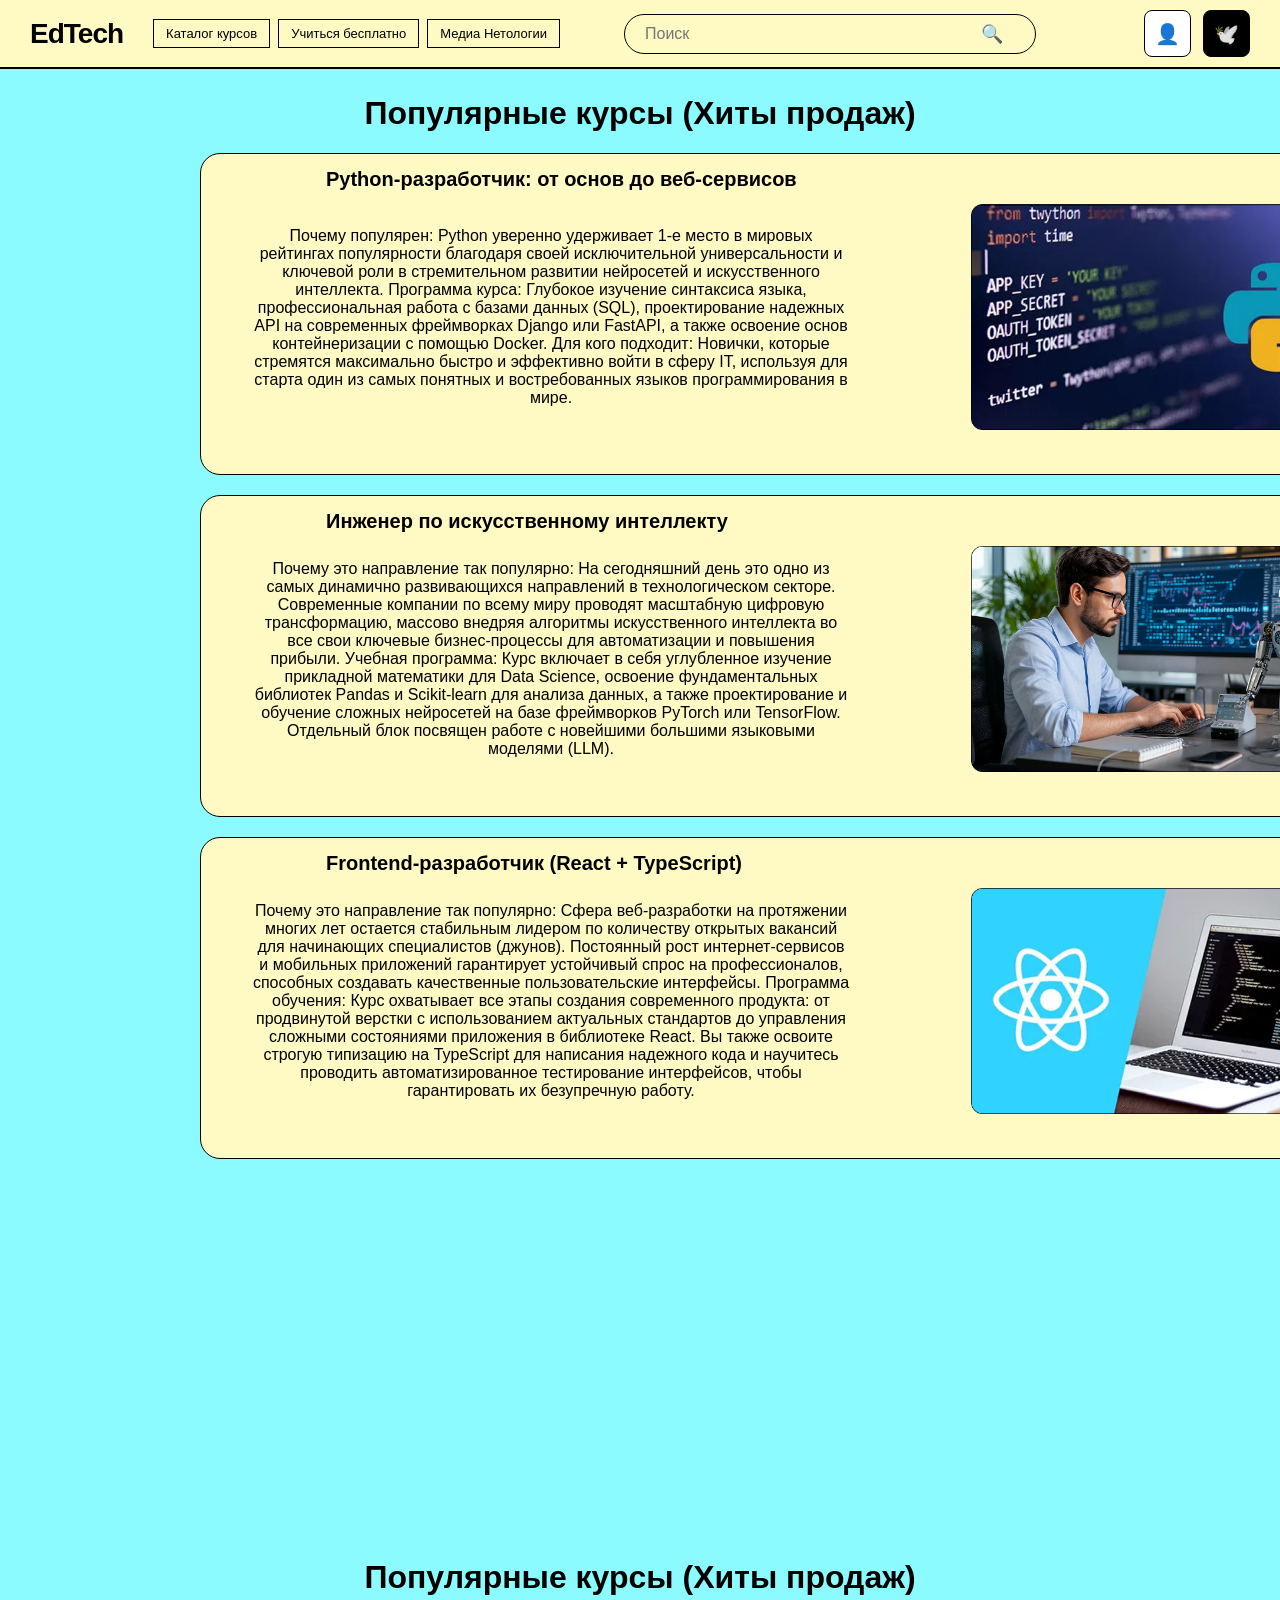
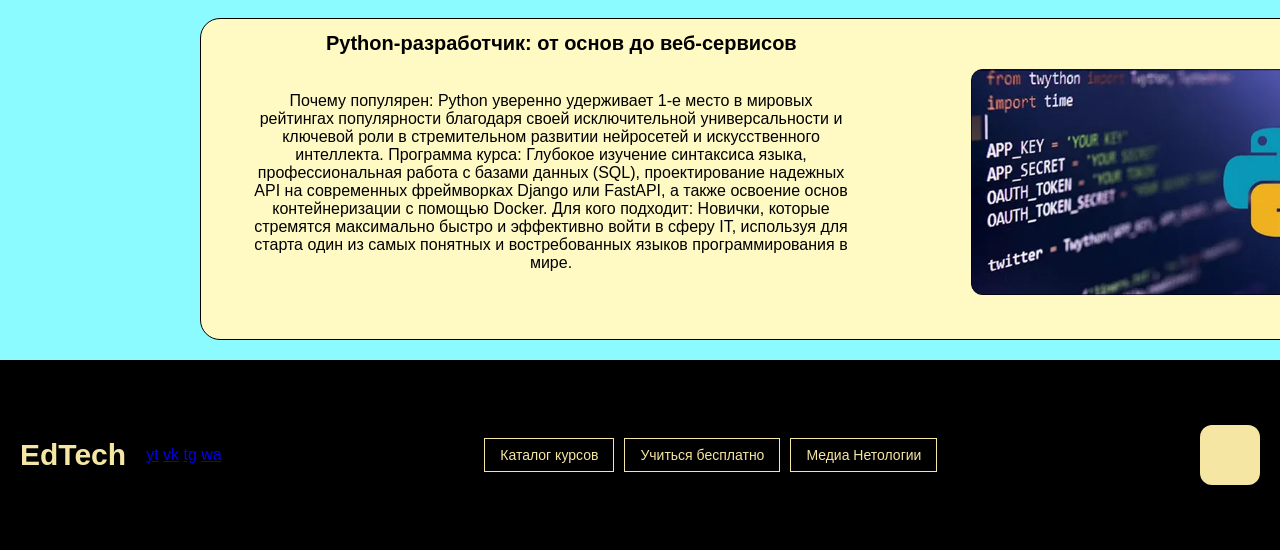
==== index.html @ bfcac9cd "Добавлена третья карточка" ====
<!DOCTYPE html>
<html lang="en">
<head>
    <meta charset="UTF-8">
    <meta name="viewport" content="width=device-width, initial-scale=1.0">
    <link rel="stylesheet" href="style.css">
    <title>Document</title>
</head>

<body>  
    <header class="main_header">
        
        <div class="header_left">
            <div class="logo">EdTech</div>
            <nav class="header">
                <a href="" class="link">Каталог курсов</a>
                <a href="" class="link">Учиться бесплатно</a>
                <a href="" class="link">Медиа Нетологии</a>
            </nav>
        </div>

        <div class="header_right">
            <div class="search_box">
                <input type="text" class="search_input" placeholder="Поиск">
                <button class="search_btn">🔍</button>
            </div>
            
            <div class="menu">
                <a href="" class="icon_btn">👤</a>
                <a href="" class="icon_btnk">🕊️</a>
            </div>
        </div>
    </header>










<main>
    <h1 class="text1">Популярные курсы (Хиты продаж)</h1>
    <div class="card">
        <h1>Python-разработчик: от основ до веб-сервисов</h1>
        
        <div class="container">
            <span>Почему популярен: Python уверенно удерживает 1-е место в мировых рейтингах популярности благодаря своей исключительной универсальности и ключевой роли в стремительном развитии нейросетей и искусственного интеллекта.
Программа курса: Глубокое изучение синтаксиса языка, профессиональная работа с базами данных (SQL), проектирование надежных API на современных фреймворках Django или FastAPI, а также освоение основ контейнеризации с помощью Docker.
Для кого подходит: Новички, которые стремятся максимально быстро и эффективно войти в сферу IT, используя для старта один из самых понятных и востребованных языков программирования в мире.
            </span>
            <div>
                <img src="/image/python.png" alt="">
            </div>
        </div>
        
    </div>
    <div class="card1">
        <h1>Инженер по искусственному интеллекту </h1>
        <div class="container1">
            <span>Почему это направление так популярно: На сегодняшний день это одно из самых динамично развивающихся направлений в технологическом секторе. Современные компании по всему миру проводят масштабную цифровую трансформацию, массово внедряя алгоритмы искусственного интеллекта во все свои ключевые бизнес-процессы для автоматизации и повышения прибыли.
Учебная программа: Курс включает в себя углубленное изучение прикладной математики для Data Science, освоение фундаментальных библиотек Pandas и Scikit-learn для анализа данных, а также проектирование и обучение сложных нейросетей на базе фреймворков PyTorch или TensorFlow. Отдельный блок посвящен работе с новейшими большими языковыми моделями (LLM).
            </span>
            <div>
                <img src="/image/tipok.png" alt="">
            </div>
        </div>
        
    </div>
      </div>
    <div class="card2">
        <h1>Frontend-разработчик (React + TypeScript) </h1>
        <div class="container2">
            <span>Почему это направление так популярно: Сфера веб-разработки на протяжении многих лет остается стабильным лидером по количеству открытых вакансий для начинающих специалистов (джунов). Постоянный рост интернет-сервисов и мобильных приложений гарантирует устойчивый спрос на профессионалов, способных создавать качественные пользовательские интерфейсы.
Программа обучения: Курс охватывает все этапы создания современного продукта: от продвинутой верстки с использованием актуальных стандартов до управления сложными состояниями приложения в библиотеке React. Вы также освоите строгую типизацию на TypeScript для написания надежного кода и научитесь проводить автоматизированное тестирование интерфейсов, чтобы гарантировать их безупречную работу.
            </span>
            <div>
                <img src="/image/comp.png" alt="">
            </div>
        </div>
        
    </div>

    
    <h1 class="text1">Популярные курсы (Хиты продаж)</h1>
    <div class="card">
        <h1>Python-разработчик: от основ до веб-сервисов</h1>
        
        <div class="container">
            <span>Почему популярен: Python уверенно удерживает 1-е место в мировых рейтингах популярности благодаря своей исключительной универсальности и ключевой роли в стремительном развитии нейросетей и искусственного интеллекта.
Программа курса: Глубокое изучение синтаксиса языка, профессиональная работа с базами данных (SQL), проектирование надежных API на современных фреймворках Django или FastAPI, а также освоение основ контейнеризации с помощью Docker.
Для кого подходит: Новички, которые стремятся максимально быстро и эффективно войти в сферу IT, используя для старта один из самых понятных и востребованных языков программирования в мире.
            </span>
            <div>
                <img src="/image/python.png" alt="">
            </div>
        </div>
        
    </div>
    
</main>











    <footer class="footer">
            <div class="footer-container">
                
                <div class="footer-left">
                    <span class="footer-brand">EdTech</span>
                    <div class="icons">
                        <a href=".">yt</a>
                        <a href=".">vk</a>
                        <a href=".">tg</a>
                        <a href=".">wa</a>
                    </div>
                </div>

            
                <div class="footer-middle">
                    <a href="" class="footer-btn">Каталог курсов</a>
                    <a href="" class="footer-btn">Учиться бесплатно</a>
                    <a href="" class="footer-btn">Медиа Нетологии</a>
                </div>

        
                <div class="footer-right">
                    <div class="swift-logo">
                    
                    </div>
                </div>
            </div>
    </footer>
</body>
</html>
---- style.css ----
.loginBody, .regBody {
    background-color: #FDFAA3;
    margin: 0;
    padding: 0;
}

.loginMain, .regMain {
    display: flex;
    justify-content: center;
    flex-wrap: wrap;
    align-items: center;
    flex-direction: column;
    height: 900px;
}
.regMain > h1{
    margin-bottom: 20px;
}

.loginForm {
    width: 396px;
    background-color: white;
    height: 454px;
    display: flex;
    align-items: center;
    flex-direction: column;
    border: 1px solid rgb(203, 203, 203);
    border-radius: 15px;
}
.regForm {
    width: 396px;
    background-color: white;
    height: 770px;
    display: flex;
    align-items: center;
    flex-direction: column;
    border: 1px solid rgb(203, 203, 203);
    border-radius: 15px;
}

.loginForm label, .regForm label {
    display: flex;
    font-weight: bold;
    justify-content: left;
    margin-bottom: 5px;
    margin-left: 10px;
}

.loginForm input, .regForm input {
    background-color: #EEEEEE;
    border: 1px solid #173CF9;
    border-radius: 15px;
    height: 45px;
    width: 285px;
    margin-bottom: 30px;
}
.loginForm a, .regForm a {
    color: #0022FF;
}
a.loginBtn{
    text-decoration: none;
    width: 131px;
    height: 36px;
    background-color: #89DA6B;
    border-radius: 5px;
    border: 1px solid;
    margin-bottom: 10px;
    color: black;
    display: flex;
    justify-content: center;
    align-items: center;
}
a.regBtn{
    text-decoration: none;
    width: 179px;
    height: 36px;
    background-color: #89DA6B;
    border-radius: 5px;
    border: 1px solid;
    margin-bottom: 10px;
    color: black;
    display: flex;
    justify-content: center;
    align-items: center;
}



.loginForm span, .regForm span {
    margin-bottom: 18px;
}

span+label {
    margin-bottom: 60px;
    font-weight: bold;
}

hr {
    width: 85%;
    color: black;
}

.loginForm img, .regForm img {
    width: 30px;
}

body {
    margin: 0;
    padding: 0;
}
a.backBtn{
    margin-left: 23px;
    background-color: #89DA6B;
    width: 126px;
    height: 38px;
    border-radius: 15px;
    display: flex;
    justify-content: center;
    align-items: center;
}
.section1{
    width: 100%;
    display: flex;
    flex-wrap: wrap;
}
.section1Text{
    background-color: white;
    border: 1px solid black;
    border-radius: 15px;
}
.section1 > h1{
    width: 100%;
    text-align: center;
}
.section11{
    width: 70%;
    display: flex;
    justify-content: space-between;
}




.main_header {
    background-color: #FFF9C4;
    display: flex;
    justify-content: space-between;
    align-items: center;
    padding: 10px 30px;
    margin-bottom: 26px;
    border-bottom: 2px solid #000;
}

.header_left {
    display: flex;
    align-items: center;
    gap: 15px;
}

.logo {
    font-size: 28px;
    font-weight: 900;
    color: #000;
    margin-right: 15px;
    letter-spacing: -1px;
}

.header {
    display: flex;
    gap: 8px;
}

.link {
    text-decoration: none;
    color: #000;
    border: 1px solid #000;
    padding: 6px 12px;
    font-size: 13px;
    transition: 0.2s;
}

.link:hover {
    background-color: rgba(0, 0, 0, 0.05);
}

.header_right {
    display: flex;
    align-items: center;
    gap: 20px;
    flex-grow: 1;
    justify-content: flex-end;
    
}

.search_box {
    position: relative;
    width: 100%;
    max-width: 400px;
}

.search_input {
    width: 350px;
    border: 1px solid #000;
    border-radius: 25px;
    padding: 10px 40px 10px 20px;
    font-size: 16px;
    outline: none;
    background: transparent;
}

.search_btn {
    position: absolute;
    right: 15px;
    top: 50%;
    transform: translateY(-50%);
    background: none;
    border: none;
    cursor: pointer;
    font-size: 18px;
    
}

.menu {
    display: flex;
    gap: 12px;
    
}

.icon_btn {
    display: flex;
    align-items: center;
    justify-content: center;
    width: 45px;
    height: 45px;
    border: 1.5px solid #000;
    border-radius: 8px;
    background: #fff;
    text-decoration: none;
    color: #000;
    font-size: 20px;
    margin-left: 100px;
}


.icon_btnk {
    display: flex;
    align-items: center;
    justify-content: center;
    width: 45px;
    height: 45px;
    border: 1.5px solid #000;
    border-radius: 8px;
    background: #000000;
    text-decoration: none;
    color: #ffffff;
    font-size: 20px;
  
}



body {
    font-family: Arial, sans-serif;
    background-color: #8BFBFF;
}

.footer {
    background-color: #000000;

    padding: 65px 20px;
    color: #f5e6a3;
}

.footer-container {
    display: flex;
    justify-content: space-between;
    align-items: center;
    width: 100%;
    margin: 0 auto;
}


.footer-left {
    display: flex;
    align-items: center;
    gap: 20px;
}

.footer-brand {
    font-size: 30px;
    font-weight: bold;

}

.footer-middle {
    display: flex;
    gap: 10px;
}

.footer-btn {
    color: #f5e6a3;
    text-decoration: none;
    border: 1px solid #f5e6a3;
    padding: 8px 15px;
    font-size: 14px;

}

.footer-btn:hover {
    background-color: #f5e6a3;
    color: #000;
}


.footer-right .swift-logo {
    background-color: #f5e6a3;
    width: 60px;
    height: 60px;
    display: flex;
    justify-content: center;
    align-items: center;
    border-radius: 12px;
}
.text1 {
    text-align: center;

}
.container {
    width: 100%;
    height: auto;
    align-items: center;
    display: flex;
    justify-content: space-between;
    text-align: center;
    margin-left: 50px;
    margin-bottom: 1000px;
    padding: 0px;

    
    

}
.card {
    width: 1200px;
    height: 320px;
    background-color: #FFF9C4;
    align-items: center;
    justify-content: space-between;
    border: 1px solid #000;
    border-color: black;
    border-radius: 20px;
    margin-left: 200px;
    margin-bottom: 20px;
    display: flex;
    flex-wrap: wrap;
    text-align: center;
    justify-content:center;    
    


}
.card h1{
    width: 100%;
    font-weight: bold;
    font-size: 20px;
    text-align: left;
    padding: 0px 125px;
    box-sizing: border-box q 100px   ;

}
.container span{
    width: 600px;
}
.card1 img{
    width: 400px;
    display: flex;
    margin-right: 30px;
    
    
}
.container1 {
    width: 100%;
    height: auto;
    align-items: center;
    display: flex;
    justify-content: space-between;
    text-align: center;
    margin-left: 50px;
    margin-bottom: 1000px;
    padding: 0px;


}
.card1 {
    width: 1200px;
    height: 320px;
    background-color: #FFF9C4;
    align-items: center;
    justify-content: space-between;
    border: 1px solid #000;
    border-color: black;
    border-radius: 20px;
    margin-left: 200px;
    margin-bottom: 20px;
    display: flex;
    flex-wrap: wrap;
    text-align: center;
    justify-content:center;    
    
}
.card1 h1{
    width: 100%;
    font-weight: bold;
    font-size: 20px;
    text-align: left;
    padding: 0px 125px;
    box-sizing: border-box q 100px   ;

}
.container1 span{
    width: 600px;
}
.card img{
    width: 400px;
    display: flex;
    margin-right: 30px;
    
    
}
.container2 {
    width: 100%;
    height: auto;
    align-items: center;
    display: flex;
    justify-content: space-between;
    text-align: center;
    margin-left: 50px;
    margin-bottom: 1000px;
    padding: 0px;


}
.card2 {
    width: 1200px;
    height: 320px;
    background-color: #FFF9C4;
    align-items: center;
    justify-content: space-between;
    border: 1px solid #000;
    border-color: black;
    border-radius: 20px;
    margin-left: 200px;
    margin-bottom: 400px;
    display: flex;
    flex-wrap: wrap;
    text-align: center;
    justify-content:center;    
    
}
.card2 h1{
    width: 100%;
    font-weight: bold;
    font-size: 20px;
    text-align: left;
    padding: 0px 125px;
    box-sizing: border-box q 100px   ;

}
.container2 span{
    width: 600px;
}
.card2 img{
    width: 400px;
    display: flex;
    margin-right: 30px;
    
    
}
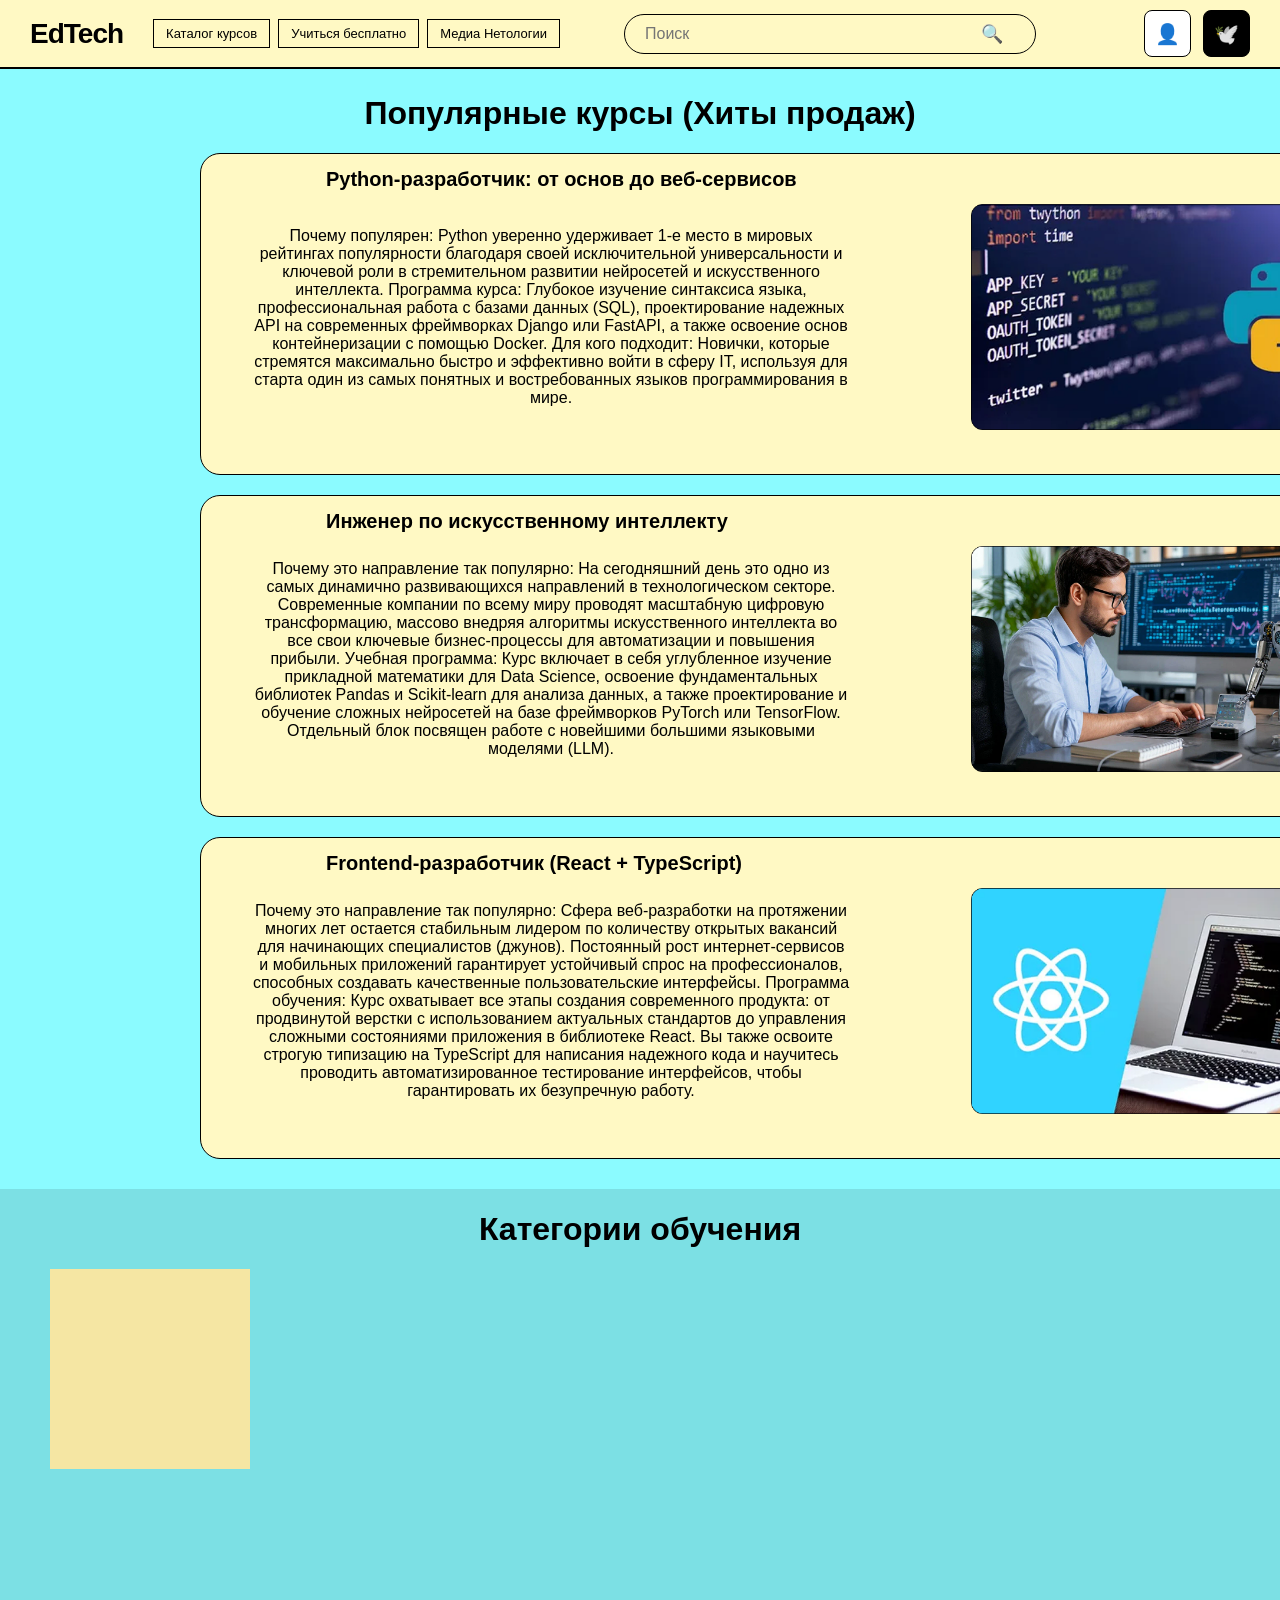
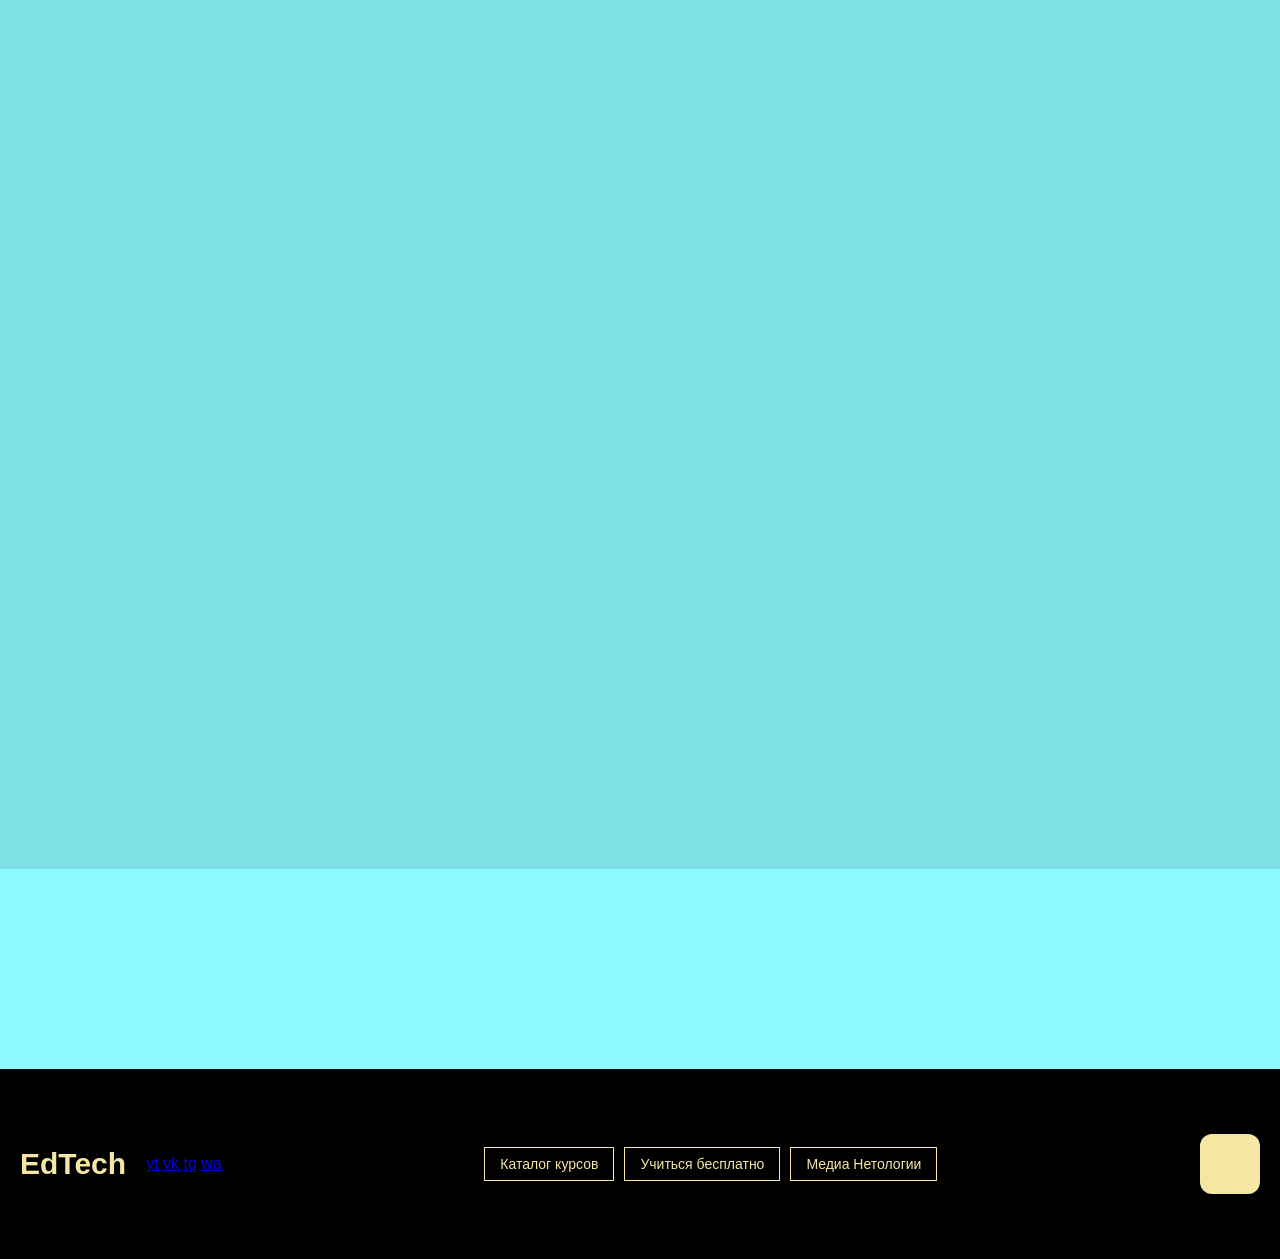
==== commit 0fa1ffcd: "2 секция главной" ====
--- a/index.html
+++ b/index.html
@@ -1,5 +1,6 @@
 <!DOCTYPE html>
 <html lang="en">
+
 <head>
     <meta charset="UTF-8">
     <meta name="viewport" content="width=device-width, initial-scale=1.0">
@@ -7,9 +8,9 @@
     <title>Document</title>
 </head>
 
-<body>  
+<body>
     <header class="main_header">
-        
+
         <div class="header_left">
             <div class="logo">EdTech</div>
             <nav class="header">
@@ -24,7 +25,7 @@
                 <input type="text" class="search_input" placeholder="Поиск">
                 <button class="search_btn">🔍</button>
             </div>
-            
+
             <div class="menu">
                 <a href="" class="icon_btn">👤</a>
                 <a href="" class="icon_btnk">🕊️</a>
@@ -41,66 +42,81 @@
 
 
 
-<main>
-    <h1 class="text1">Популярные курсы (Хиты продаж)</h1>
-    <div class="card">
-        <h1>Python-разработчик: от основ до веб-сервисов</h1>
+    <main>
+        <h1 class="text1">Популярные курсы (Хиты продаж)</h1>
+        <div class="card">
+            <h1>Python-разработчик: от основ до веб-сервисов</h1>
+
+            <div class="container">
+                <span>Почему популярен: Python уверенно удерживает 1-е место в мировых рейтингах популярности благодаря
+                    своей исключительной универсальности и ключевой роли в стремительном развитии нейросетей и
+                    искусственного интеллекта.
+                    Программа курса: Глубокое изучение синтаксиса языка, профессиональная работа с базами данных (SQL),
+                    проектирование надежных API на современных фреймворках Django или FastAPI, а также освоение основ
+                    контейнеризации с помощью Docker.
+                    Для кого подходит: Новички, которые стремятся максимально быстро и эффективно войти в сферу IT,
+                    используя для старта один из самых понятных и востребованных языков программирования в мире.
+                </span>
+                <div>
+                    <img src="/image/python.png" alt="">
+                </div>
+            </div>
+
+        </div>
+        <div class="card1">
+            <h1>Инженер по искусственному интеллекту </h1>
+            <div class="container1">
+                <span>Почему это направление так популярно: На сегодняшний день это одно из самых динамично
+                    развивающихся направлений в технологическом секторе. Современные компании по всему миру проводят
+                    масштабную цифровую трансформацию, массово внедряя алгоритмы искусственного интеллекта во все свои
+                    ключевые бизнес-процессы для автоматизации и повышения прибыли.
+                    Учебная программа: Курс включает в себя углубленное изучение прикладной математики для Data Science,
+                    освоение фундаментальных библиотек Pandas и Scikit-learn для анализа данных, а также проектирование
+                    и обучение сложных нейросетей на базе фреймворков PyTorch или TensorFlow. Отдельный блок посвящен
+                    работе с новейшими большими языковыми моделями (LLM).
+                </span>
+                <div>
+                    <img src="/image/tipok.png" alt="">
+                </div>
+            </div>
+
+        </div>
+        </div>
+        <div class="card2">
+            <h1>Frontend-разработчик (React + TypeScript) </h1>
+            <div class="container2">
+                <span>Почему это направление так популярно: Сфера веб-разработки на протяжении многих лет остается
+                    стабильным лидером по количеству открытых вакансий для начинающих специалистов (джунов). Постоянный
+                    рост интернет-сервисов и мобильных приложений гарантирует устойчивый спрос на профессионалов,
+                    способных создавать качественные пользовательские интерфейсы.
+                    Программа обучения: Курс охватывает все этапы создания современного продукта: от продвинутой верстки
+                    с использованием актуальных стандартов до управления сложными состояниями приложения в библиотеке
+                    React. Вы также освоите строгую типизацию на TypeScript для написания надежного кода и научитесь
+                    проводить автоматизированное тестирование интерфейсов, чтобы гарантировать их безупречную работу.
+                </span>
+                <div>
+                    <img src="/image/comp.png" alt="">
+                </div>
+            </div>
+
+        </div>
+
+
         
-        <div class="container">
-            <span>Почему популярен: Python уверенно удерживает 1-е место в мировых рейтингах популярности благодаря своей исключительной универсальности и ключевой роли в стремительном развитии нейросетей и искусственного интеллекта.
-Программа курса: Глубокое изучение синтаксиса языка, профессиональная работа с базами данных (SQL), проектирование надежных API на современных фреймворках Django или FastAPI, а также освоение основ контейнеризации с помощью Docker.
-Для кого подходит: Новички, которые стремятся максимально быстро и эффективно войти в сферу IT, используя для старта один из самых понятных и востребованных языков программирования в мире.
-            </span>
-            <div>
-                <img src="/image/python.png" alt="">
+        <div class="category">
+            <h1>Категории обучения</h1>
+
+            <div class="container">
+                <div class="cartochka"></div>
+                
+                <div>
+                    
+                </div>
             </div>
+
         </div>
-        
-    </div>
-    <div class="card1">
-        <h1>Инженер по искусственному интеллекту </h1>
-        <div class="container1">
-            <span>Почему это направление так популярно: На сегодняшний день это одно из самых динамично развивающихся направлений в технологическом секторе. Современные компании по всему миру проводят масштабную цифровую трансформацию, массово внедряя алгоритмы искусственного интеллекта во все свои ключевые бизнес-процессы для автоматизации и повышения прибыли.
-Учебная программа: Курс включает в себя углубленное изучение прикладной математики для Data Science, освоение фундаментальных библиотек Pandas и Scikit-learn для анализа данных, а также проектирование и обучение сложных нейросетей на базе фреймворков PyTorch или TensorFlow. Отдельный блок посвящен работе с новейшими большими языковыми моделями (LLM).
-            </span>
-            <div>
-                <img src="/image/tipok.png" alt="">
-            </div>
-        </div>
-        
-    </div>
-      </div>
-    <div class="card2">
-        <h1>Frontend-разработчик (React + TypeScript) </h1>
-        <div class="container2">
-            <span>Почему это направление так популярно: Сфера веб-разработки на протяжении многих лет остается стабильным лидером по количеству открытых вакансий для начинающих специалистов (джунов). Постоянный рост интернет-сервисов и мобильных приложений гарантирует устойчивый спрос на профессионалов, способных создавать качественные пользовательские интерфейсы.
-Программа обучения: Курс охватывает все этапы создания современного продукта: от продвинутой верстки с использованием актуальных стандартов до управления сложными состояниями приложения в библиотеке React. Вы также освоите строгую типизацию на TypeScript для написания надежного кода и научитесь проводить автоматизированное тестирование интерфейсов, чтобы гарантировать их безупречную работу.
-            </span>
-            <div>
-                <img src="/image/comp.png" alt="">
-            </div>
-        </div>
-        
-    </div>
 
-    
-    <h1 class="text1">Популярные курсы (Хиты продаж)</h1>
-    <div class="card">
-        <h1>Python-разработчик: от основ до веб-сервисов</h1>
-        
-        <div class="container">
-            <span>Почему популярен: Python уверенно удерживает 1-е место в мировых рейтингах популярности благодаря своей исключительной универсальности и ключевой роли в стремительном развитии нейросетей и искусственного интеллекта.
-Программа курса: Глубокое изучение синтаксиса языка, профессиональная работа с базами данных (SQL), проектирование надежных API на современных фреймворках Django или FastAPI, а также освоение основ контейнеризации с помощью Docker.
-Для кого подходит: Новички, которые стремятся максимально быстро и эффективно войти в сферу IT, используя для старта один из самых понятных и востребованных языков программирования в мире.
-            </span>
-            <div>
-                <img src="/image/python.png" alt="">
-            </div>
-        </div>
-        
-    </div>
-    
-</main>
+    </main>
 
 
 
@@ -113,32 +129,33 @@
 
 
     <footer class="footer">
-            <div class="footer-container">
-                
-                <div class="footer-left">
-                    <span class="footer-brand">EdTech</span>
-                    <div class="icons">
-                        <a href=".">yt</a>
-                        <a href=".">vk</a>
-                        <a href=".">tg</a>
-                        <a href=".">wa</a>
-                    </div>
-                </div>
+        <div class="footer-container">
 
-            
-                <div class="footer-middle">
-                    <a href="" class="footer-btn">Каталог курсов</a>
-                    <a href="" class="footer-btn">Учиться бесплатно</a>
-                    <a href="" class="footer-btn">Медиа Нетологии</a>
-                </div>
-
-        
-                <div class="footer-right">
-                    <div class="swift-logo">
-                    
-                    </div>
+            <div class="footer-left">
+                <span class="footer-brand">EdTech</span>
+                <div class="icons">
+                    <a href=".">yt</a>
+                    <a href=".">vk</a>
+                    <a href=".">tg</a>
+                    <a href=".">wa</a>
                 </div>
             </div>
+
+
+            <div class="footer-middle">
+                <a href="" class="footer-btn">Каталог курсов</a>
+                <a href="" class="footer-btn">Учиться бесплатно</a>
+                <a href="" class="footer-btn">Медиа Нетологии</a>
+            </div>
+
+
+            <div class="footer-right">
+                <div class="swift-logo">
+
+                </div>
+            </div>
+        </div>
     </footer>
 </body>
-</html>
+
+</html>
--- a/style.css
+++ b/style.css
@@ -117,25 +117,82 @@
     justify-content: center;
     align-items: center;
 }
-.section1{
-    width: 100%;
-    display: flex;
-    flex-wrap: wrap;
+.courseSection1{
+    width: 100%;
+    display: flex;
+    flex-wrap: wrap;
+    margin-bottom: 200px;
 }
 .section1Text{
     background-color: white;
     border: 1px solid black;
     border-radius: 15px;
-}
-.section1 > h1{
-    width: 100%;
-    text-align: center;
-}
-.section11{
-    width: 70%;
-    display: flex;
-    justify-content: space-between;
-}
+    width: 684px;
+    height: 435px;
+    display: flex;
+    justify-content: center;
+    align-items: center;
+    padding: 0 40px;
+    text-align: center;
+}
+.section1Text > label{
+    font-size: 25px;
+}
+.courseSection1 > h1, .courseSection2 > h1{
+    width: 100%;
+    text-align: center;
+    margin-bottom: 70px;
+}
+.courseSection1 > div{
+    width: 100%;
+    padding-left: 100px;
+    padding-right: 90px;
+    display: flex;
+    justify-content: space-between;
+    gap: 90px;
+}
+.courseSection1 img{
+    width: 774px;
+    height: 435;
+}
+.courseSection1 p{
+    width: 100%;
+    display: flex;
+    justify-content: end;
+    padding-right: 350px;
+    font-size: 20px;
+}
+
+.courseSection2{
+    width: 100%;
+    display: flex;
+    flex-wrap: wrap;
+    justify-content: center;
+    margin-bottom: 200px;
+    background-color: #7CE0E4;
+}
+.cardList{
+    width: 100%;
+    height: auto;
+    display: flex;
+    flex-wrap: wrap;
+    gap: 144px;
+}
+.cardList > div{
+    width: 424px;
+    height: 295px;
+    background-color: #FDFAA3;
+    border: 1px solid black;
+    border-radius: 15px;
+    display: flex;
+    flex-direction: column;
+    justify-content: center;
+    align-items: center;
+}
+
+
+
+
 
 
 
@@ -449,7 +506,7 @@
     border-color: black;
     border-radius: 20px;
     margin-left: 200px;
-    margin-bottom: 400px;
+    margin-bottom: 30px;
     display: flex;
     flex-wrap: wrap;
     text-align: center;
@@ -476,3 +533,16 @@
     
 }
 
+.category{
+    width: 100%;
+    display: flex;
+    flex-wrap: wrap;
+    justify-content: center;
+    margin-bottom: 200px;
+    background-color: #7CE0E4;
+}
+.cartochka{
+    width: 200px;
+    height: 200px;
+    background-color: #f5e6a3;
+}
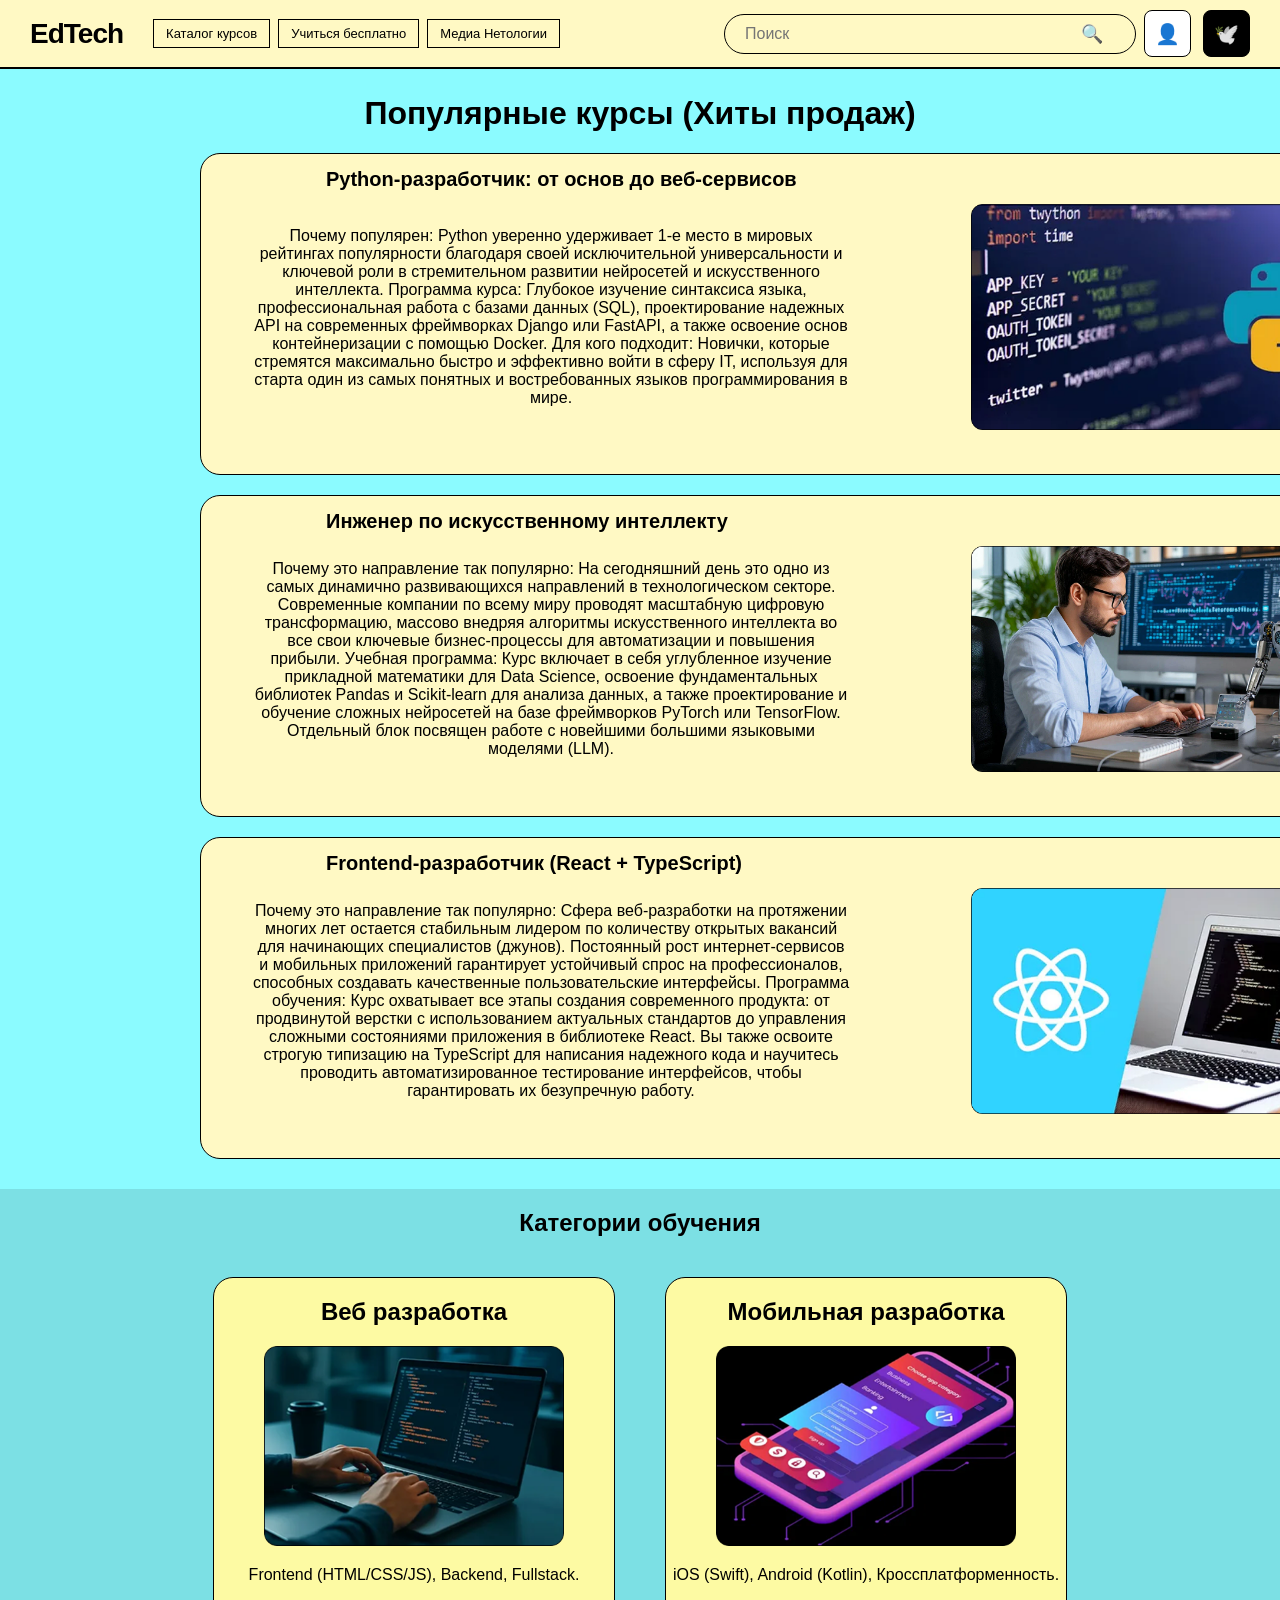
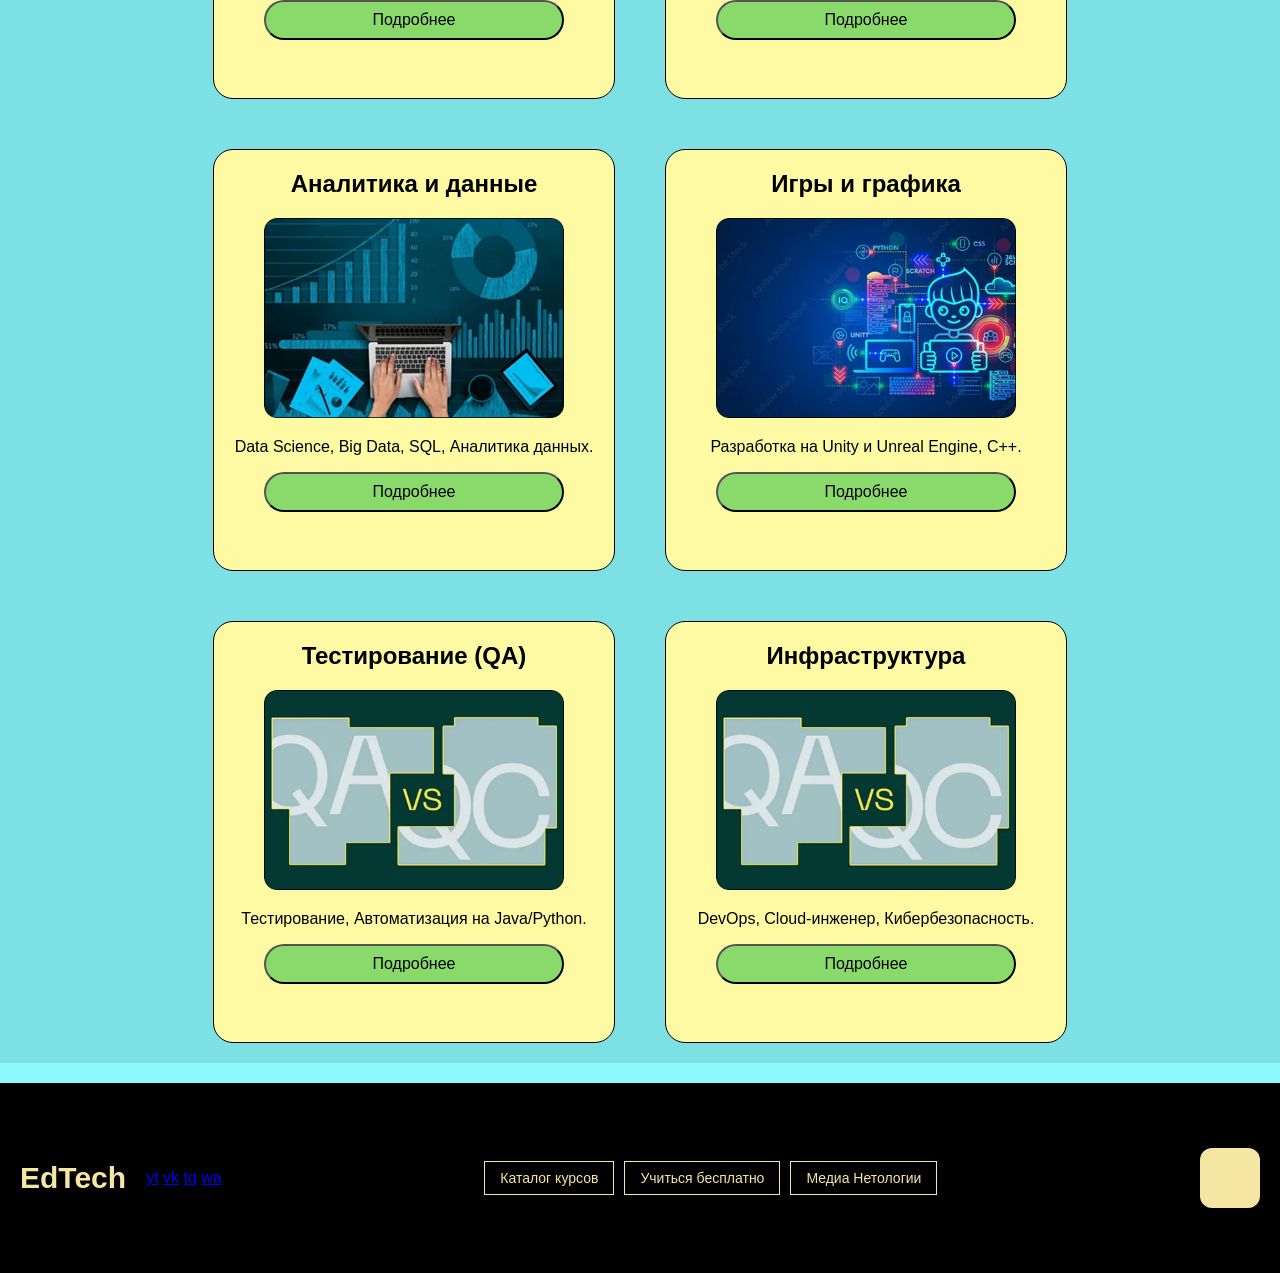
==== commit 8eb8df90: "добавлены карточки на главной" ====
--- a/index.html
+++ b/index.html
@@ -103,18 +103,72 @@
 
 
         
-        <div class="category">
+        <section class="category">
             <h1>Категории обучения</h1>
-
-            <div class="container">
-                <div class="cartochka"></div>
-                
-                <div>
+            <div class="categoryList">
+                <div>
+                    <h1>Веб разработка</h1>
+                    <div> 
+                        <img src="/image/1.png" alt="">
+                    </div>
+                    <p>Frontend (HTML/CSS/JS), Backend, Fullstack.</p>
                     
-                </div>
-            </div>
-
-        </div>
+                    <div>
+                        <button class="podrob">Подробнее</button>
+                    </div>
+                </div>
+                <div>
+                    <h1>Мобильная разработка</h1>
+                    <div> 
+                        <img src="/image/2.png" alt="">
+                    </div>
+                    <p>iOS (Swift), Android (Kotlin), Кроссплатформенность.</p>
+                    <div>
+                        <button class="podrob">Подробнее</button>
+                    </div>
+                </div>
+                <div>
+                    <h1>Аналитика и данные</h1>
+                    <div> 
+                        <img src="/image/3.png" alt="">
+                    </div>
+                    <p>Data Science, Big Data, SQL, Аналитика данных.</p>
+                    <div>
+                        <button class="podrob">Подробнее</button>
+                    </div>
+                </div>
+                <div>
+                    <h1>Игры и графика</h1>
+                    <div> 
+                        <img src="/image/4.png" alt="">
+                    </div>
+                    <p>Разработка на Unity и Unreal Engine, С++.</p>
+                    <div>
+                        <button class="podrob">Подробнее</button>
+                    </div>
+                </div>
+                <div>
+                    <h1>Тестирование (QA)</h1>
+                    <div> 
+                        <img src="/image/5.png" alt="">
+                    </div>
+                    <p>Тестирование, Автоматизация на Java/Python.</p>
+                    <div>
+                        <button class="podrob">Подробнее</button>
+                    </div>
+                </div>
+                <div>
+                    <h1>Инфраструктура</h1>
+                    <div> 
+                        <img src="/image/5.png" alt="">
+                    </div>
+                    <p>DevOps, Cloud-инженер, Кибербезопасность.</p>
+                    <div>
+                        <button class="podrob">Подробнее</button>
+                    </div>
+                </div>
+            </div>
+        </section>
 
     </main>
 
--- a/style.css
+++ b/style.css
@@ -167,23 +167,25 @@
     width: 100%;
     display: flex;
     flex-wrap: wrap;
-    justify-content: center;
     margin-bottom: 200px;
     background-color: #7CE0E4;
+    
 }
 .cardList{
     width: 100%;
     height: auto;
     display: flex;
     flex-wrap: wrap;
+    justify-content: center;
     gap: 144px;
+    margin-bottom: 100px;
 }
 .cardList > div{
     width: 424px;
     height: 295px;
     background-color: #FDFAA3;
     border: 1px solid black;
-    border-radius: 15px;
+    border-radius: 70px;
     display: flex;
     flex-direction: column;
     justify-content: center;
@@ -245,7 +247,7 @@
     gap: 20px;
     flex-grow: 1;
     justify-content: flex-end;
-    
+    margin-left: 40px;
 }
 
 .search_box {
@@ -273,13 +275,11 @@
     border: none;
     cursor: pointer;
     font-size: 18px;
-    
 }
 
 .menu {
     display: flex;
     gap: 12px;
-    
 }
 
 .icon_btn {
@@ -294,7 +294,6 @@
     text-decoration: none;
     color: #000;
     font-size: 20px;
-    margin-left: 100px;
 }
 
 
@@ -310,7 +309,6 @@
     text-decoration: none;
     color: #ffffff;
     font-size: 20px;
-  
 }
 
 
@@ -533,16 +531,49 @@
     
 }
 
+
 .category{
     width: 100%;
-    display: flex;
-    flex-wrap: wrap;
-    justify-content: center;
-    margin-bottom: 200px;
+    height: auto;
+    display: flex;
+    flex-wrap: wrap;
+    justify-content: center;
+    gap: 20px;
     background-color: #7CE0E4;
-}
-.cartochka{
-    width: 200px;
-    height: 200px;
-    background-color: #f5e6a3;
-}+    margin-bottom: 20px;
+    text-align: center;
+}
+.categoryList{
+    width: 100%;
+    height: auto;
+    display: flex;
+    flex-wrap: wrap;
+    justify-content: center;
+    gap: 50px;
+    margin-bottom:20px;
+}
+.categoryList > div{
+    width: 400px;
+    height: 420px;
+    background-color: #FDFAA3;
+    border: 1px solid black;
+    border-radius: 20px;
+    display: flex;
+    flex-direction: column;
+    justify-content:space-around 20px;
+    align-items: center;
+    
+    
+}
+.podrob{
+    width: 300px;
+    height: 40px;
+    border-radius: 20px;
+    border-color: #000;
+    background-color:#89DA6B;
+    font-size: medium;
+}
+.categoryList img{
+    width: 300px;
+
+}
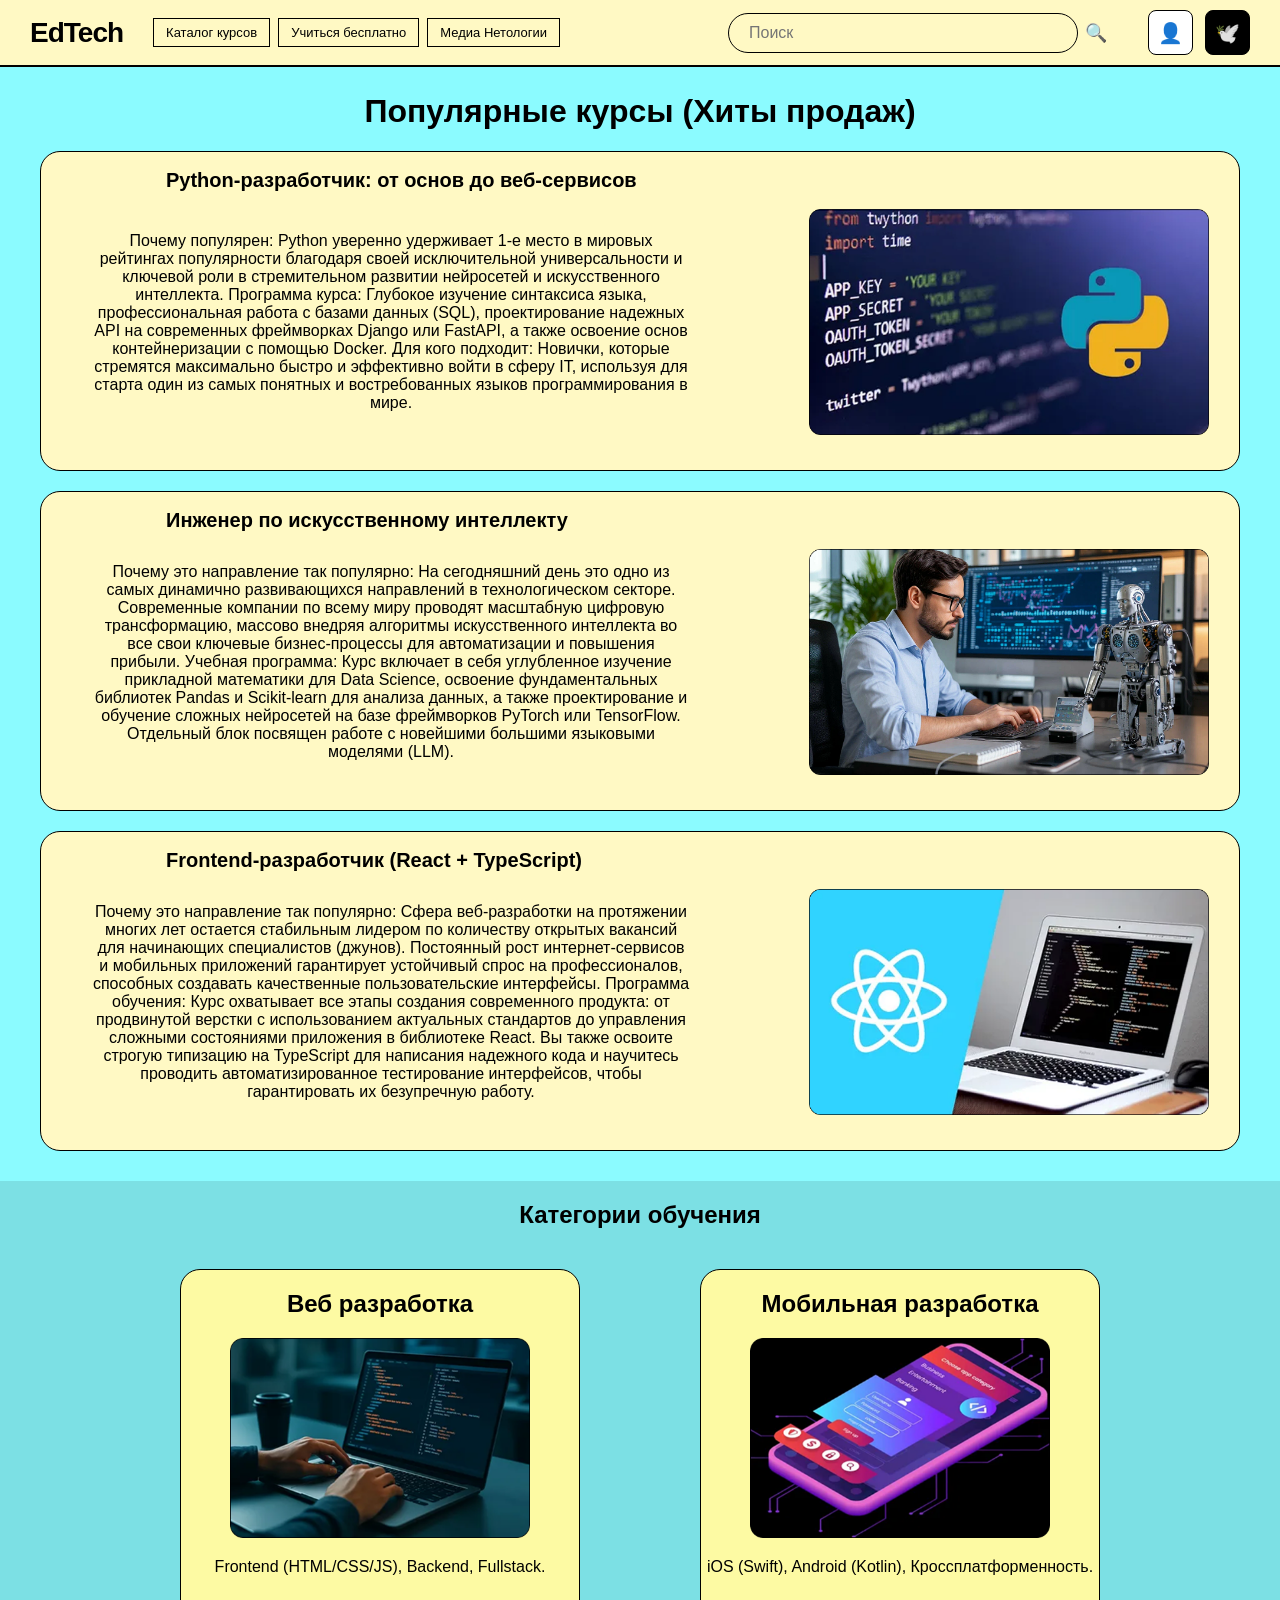
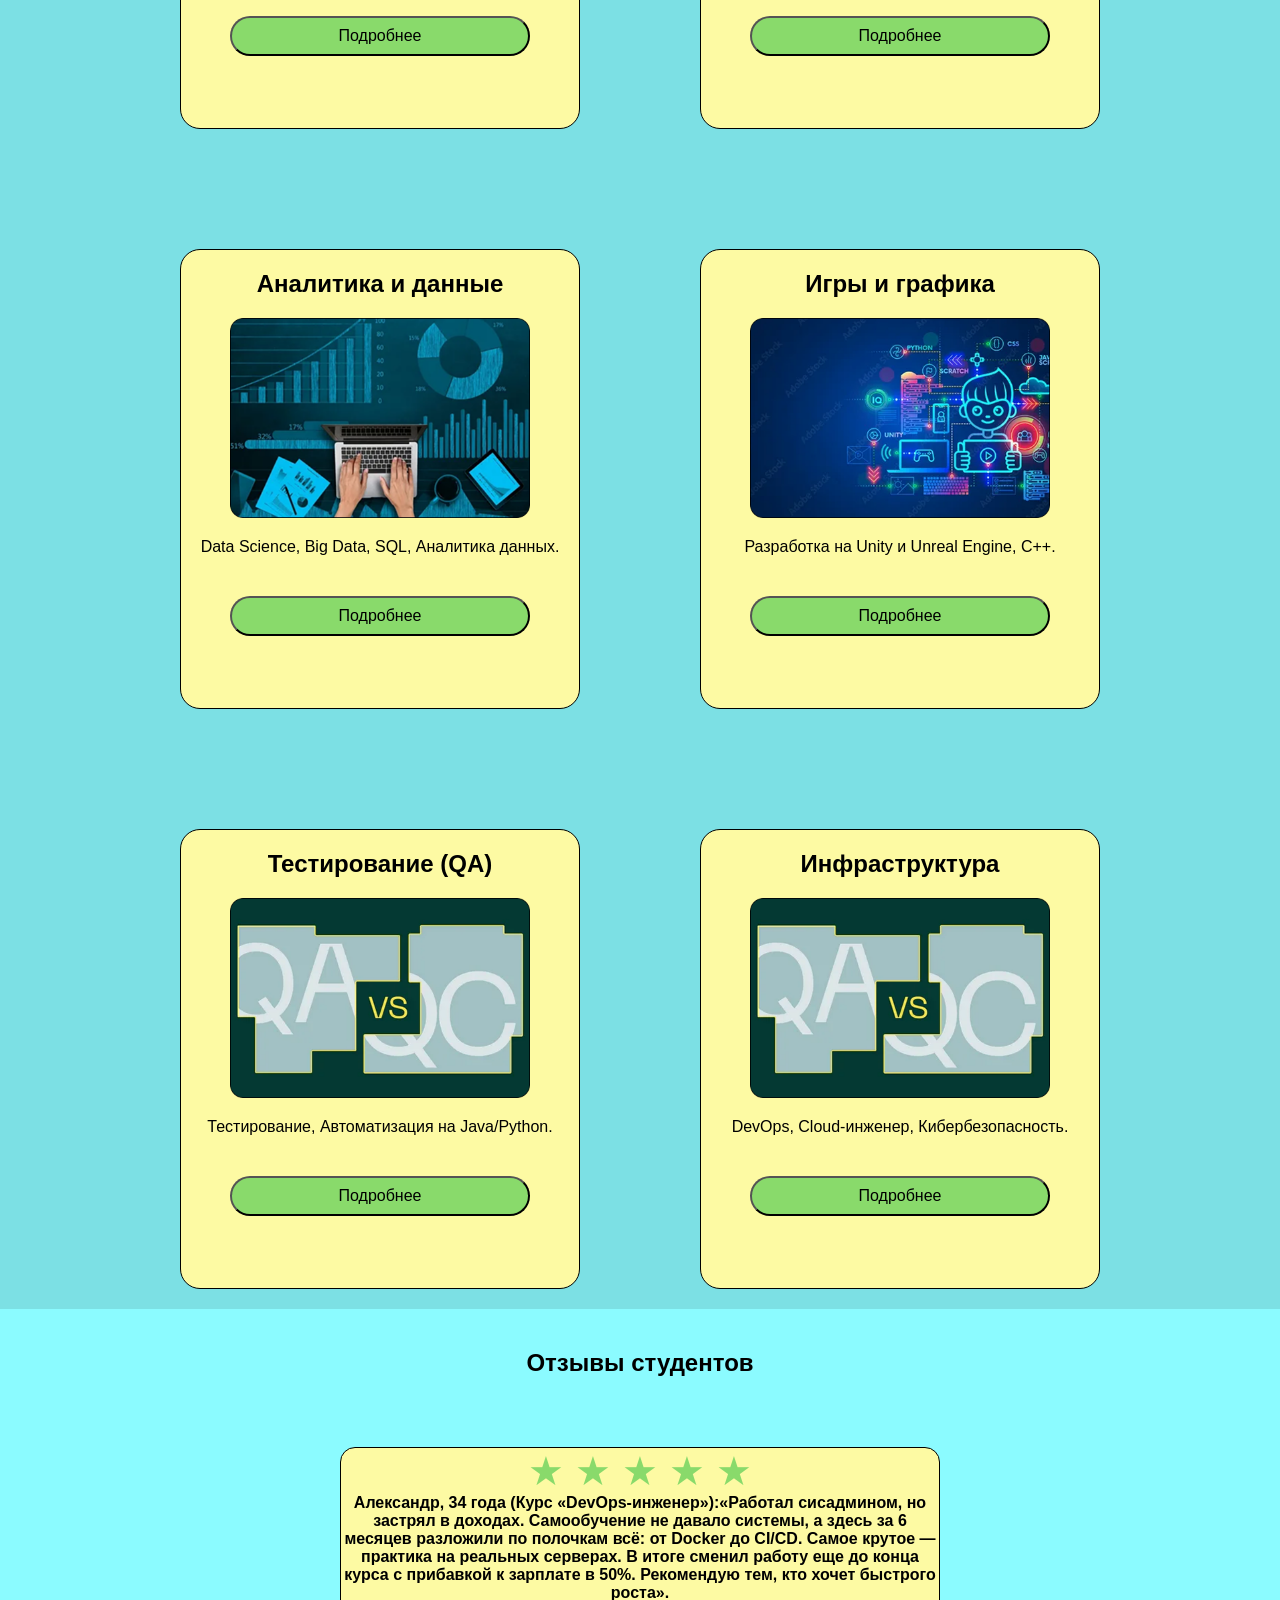
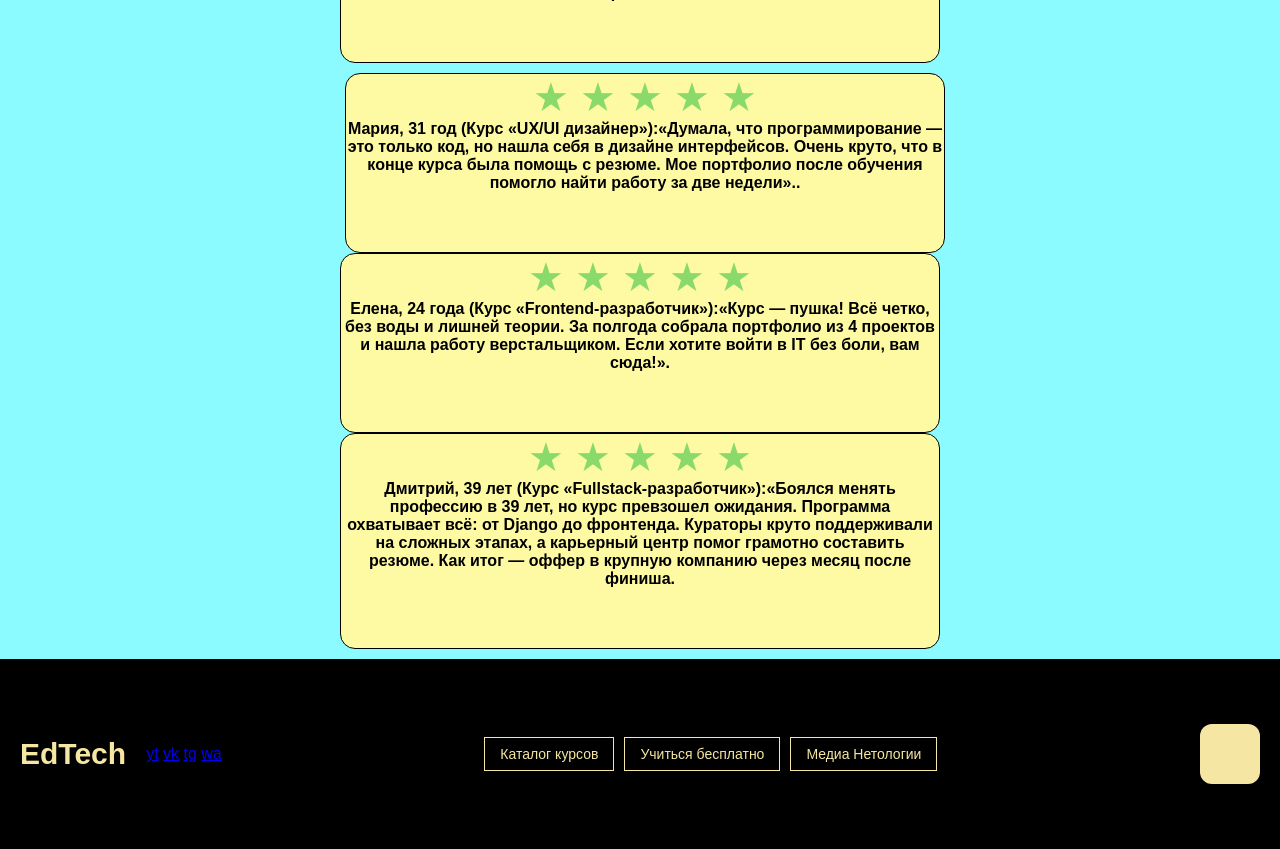
==== commit 1b250e9e: "добавлены комментарии" ====
--- a/index.html
+++ b/index.html
@@ -44,82 +44,97 @@
 
     <main>
         <h1 class="text1">Популярные курсы (Хиты продаж)</h1>
-        <div class="card">
-            <h1>Python-разработчик: от основ до веб-сервисов</h1>
-
-            <div class="container">
-                <span>Почему популярен: Python уверенно удерживает 1-е место в мировых рейтингах популярности благодаря
-                    своей исключительной универсальности и ключевой роли в стремительном развитии нейросетей и
-                    искусственного интеллекта.
-                    Программа курса: Глубокое изучение синтаксиса языка, профессиональная работа с базами данных (SQL),
-                    проектирование надежных API на современных фреймворках Django или FastAPI, а также освоение основ
-                    контейнеризации с помощью Docker.
-                    Для кого подходит: Новички, которые стремятся максимально быстро и эффективно войти в сферу IT,
-                    используя для старта один из самых понятных и востребованных языков программирования в мире.
-                </span>
-                <div>
-                    <img src="/image/python.png" alt="">
-                </div>
-            </div>
-
-        </div>
-        <div class="card1">
-            <h1>Инженер по искусственному интеллекту </h1>
-            <div class="container1">
-                <span>Почему это направление так популярно: На сегодняшний день это одно из самых динамично
-                    развивающихся направлений в технологическом секторе. Современные компании по всему миру проводят
-                    масштабную цифровую трансформацию, массово внедряя алгоритмы искусственного интеллекта во все свои
-                    ключевые бизнес-процессы для автоматизации и повышения прибыли.
-                    Учебная программа: Курс включает в себя углубленное изучение прикладной математики для Data Science,
-                    освоение фундаментальных библиотек Pandas и Scikit-learn для анализа данных, а также проектирование
-                    и обучение сложных нейросетей на базе фреймворков PyTorch или TensorFlow. Отдельный блок посвящен
-                    работе с новейшими большими языковыми моделями (LLM).
-                </span>
-                <div>
-                    <img src="/image/tipok.png" alt="">
-                </div>
-            </div>
-
-        </div>
-        </div>
-        <div class="card2">
-            <h1>Frontend-разработчик (React + TypeScript) </h1>
-            <div class="container2">
-                <span>Почему это направление так популярно: Сфера веб-разработки на протяжении многих лет остается
-                    стабильным лидером по количеству открытых вакансий для начинающих специалистов (джунов). Постоянный
-                    рост интернет-сервисов и мобильных приложений гарантирует устойчивый спрос на профессионалов,
-                    способных создавать качественные пользовательские интерфейсы.
-                    Программа обучения: Курс охватывает все этапы создания современного продукта: от продвинутой верстки
-                    с использованием актуальных стандартов до управления сложными состояниями приложения в библиотеке
-                    React. Вы также освоите строгую типизацию на TypeScript для написания надежного кода и научитесь
-                    проводить автоматизированное тестирование интерфейсов, чтобы гарантировать их безупречную работу.
-                </span>
-                <div>
-                    <img src="/image/comp.png" alt="">
-                </div>
-            </div>
-
-        </div>
-
-
-        
+        <section class="mainSection1">
+
+            <div class="card">
+                <h1>Python-разработчик: от основ до веб-сервисов</h1>
+
+                <div class="container">
+                    <span>Почему популярен: Python уверенно удерживает 1-е место в мировых рейтингах популярности
+                        благодаря
+                        своей исключительной универсальности и ключевой роли в стремительном развитии нейросетей и
+                        искусственного интеллекта.
+                        Программа курса: Глубокое изучение синтаксиса языка, профессиональная работа с базами данных
+                        (SQL),
+                        проектирование надежных API на современных фреймворках Django или FastAPI, а также освоение
+                        основ
+                        контейнеризации с помощью Docker.
+                        Для кого подходит: Новички, которые стремятся максимально быстро и эффективно войти в сферу IT,
+                        используя для старта один из самых понятных и востребованных языков программирования в мире.
+                    </span>
+                    <div>
+                        <img src="/image/python.png" alt="">
+                    </div>
+                </div>
+
+            </div>
+            <div class="card1">
+                <h1>Инженер по искусственному интеллекту </h1>
+                <div class="container1">
+                    <span>Почему это направление так популярно: На сегодняшний день это одно из самых динамично
+                        развивающихся направлений в технологическом секторе. Современные компании по всему миру проводят
+                        масштабную цифровую трансформацию, массово внедряя алгоритмы искусственного интеллекта во все
+                        свои
+                        ключевые бизнес-процессы для автоматизации и повышения прибыли.
+                        Учебная программа: Курс включает в себя углубленное изучение прикладной математики для Data
+                        Science,
+                        освоение фундаментальных библиотек Pandas и Scikit-learn для анализа данных, а также
+                        проектирование
+                        и обучение сложных нейросетей на базе фреймворков PyTorch или TensorFlow. Отдельный блок
+                        посвящен
+                        работе с новейшими большими языковыми моделями (LLM).
+                    </span>
+                    <div>
+                        <img src="/image/tipok.png" alt="">
+                    </div>
+                </div>
+
+            </div>
+            </div>
+            <div class="card2">
+                <h1>Frontend-разработчик (React + TypeScript) </h1>
+                <div class="container2">
+                    <span>Почему это направление так популярно: Сфера веб-разработки на протяжении многих лет остается
+                        стабильным лидером по количеству открытых вакансий для начинающих специалистов (джунов).
+                        Постоянный
+                        рост интернет-сервисов и мобильных приложений гарантирует устойчивый спрос на профессионалов,
+                        способных создавать качественные пользовательские интерфейсы.
+                        Программа обучения: Курс охватывает все этапы создания современного продукта: от продвинутой
+                        верстки
+                        с использованием актуальных стандартов до управления сложными состояниями приложения в
+                        библиотеке
+                        React. Вы также освоите строгую типизацию на TypeScript для написания надежного кода и научитесь
+                        проводить автоматизированное тестирование интерфейсов, чтобы гарантировать их безупречную
+                        работу.
+                    </span>
+                    <div>
+                        <img src="/image/comp.png" alt="">
+                    </div>
+                </div>
+
+            </div>
+        </section>
+
+
+
         <section class="category">
             <h1>Категории обучения</h1>
             <div class="categoryList">
-                <div>
+                <div class="categoryCard">
                     <h1>Веб разработка</h1>
-                    <div> 
+                    <div>
                         <img src="/image/1.png" alt="">
                     </div>
                     <p>Frontend (HTML/CSS/JS), Backend, Fullstack.</p>
-                    
-                    <div>
-                        <button class="podrob">Подробнее</button>
-                    </div>
-                </div>
-                <div>
+
+                    <div>
+                        <button class="podrob">Подробнее</button>
+                    </div>
+                </div>
+
+                <div class="categoryCard">
                     <h1>Мобильная разработка</h1>
-                    <div> 
+                    <div>
                         <img src="/image/2.png" alt="">
                     </div>
                     <p>iOS (Swift), Android (Kotlin), Кроссплатформенность.</p>
@@ -127,9 +142,9 @@
                         <button class="podrob">Подробнее</button>
                     </div>
                 </div>
-                <div>
+                <div class="categoryCard">
                     <h1>Аналитика и данные</h1>
-                    <div> 
+                    <div>
                         <img src="/image/3.png" alt="">
                     </div>
                     <p>Data Science, Big Data, SQL, Аналитика данных.</p>
@@ -137,9 +152,9 @@
                         <button class="podrob">Подробнее</button>
                     </div>
                 </div>
-                <div>
+                <div class="categoryCard">
                     <h1>Игры и графика</h1>
-                    <div> 
+                    <div>
                         <img src="/image/4.png" alt="">
                     </div>
                     <p>Разработка на Unity и Unreal Engine, С++.</p>
@@ -147,9 +162,9 @@
                         <button class="podrob">Подробнее</button>
                     </div>
                 </div>
-                <div>
+                <div class="categoryCard">
                     <h1>Тестирование (QA)</h1>
-                    <div> 
+                    <div>
                         <img src="/image/5.png" alt="">
                     </div>
                     <p>Тестирование, Автоматизация на Java/Python.</p>
@@ -157,9 +172,9 @@
                         <button class="podrob">Подробнее</button>
                     </div>
                 </div>
-                <div>
+                <div class="categoryCard">
                     <h1>Инфраструктура</h1>
-                    <div> 
+                    <div>
                         <img src="/image/5.png" alt="">
                     </div>
                     <p>DevOps, Cloud-инженер, Кибербезопасность.</p>
@@ -169,7 +184,37 @@
                 </div>
             </div>
         </section>
-
+        <section class="mainSection3">
+            <h1>Отзывы студентов</h1>
+            <div class="commentCardList">
+                <div class="commentCard1">
+                    <span>★ ★ ★ ★ ★</span>
+                    <label>Александр, 34 года (Курс «DevOps-инженер»):«Работал сисадмином, но застрял в доходах.
+                        Самообучение не давало системы, а здесь за 6 месяцев разложили по полочкам всё: от Docker до
+                        CI/CD. Самое крутое — практика на реальных серверах. В итоге сменил работу еще до конца курса с
+                        прибавкой к зарплате в 50%. Рекомендую тем, кто хочет быстрого роста».</label>
+                </div>
+                <div class="commentCard2">
+                    <span>★ ★ ★ ★ ★</span>
+                    <label>Мария, 31 год (Курс «UX/UI дизайнер»):«Думала, что программирование — это только код, но
+                        нашла себя в дизайне интерфейсов. Очень круто, что в конце курса была помощь с резюме. Мое
+                        портфолио после обучения помогло найти работу за две недели»..</label>
+                </div>
+                <div class="commentCard2" id="comment3">
+                    <span>★ ★ ★ ★ ★</span>
+                    <label>Елена, 24 года (Курс «Frontend-разработчик»):«Курс — пушка! Всё четко, без воды и лишней
+                        теории. За полгода собрала портфолио из 4 проектов и нашла работу верстальщиком. Если хотите
+                        войти в IT без боли, вам сюда!».</label>
+                </div>
+                <div class="commentCard1">
+                    <span>★ ★ ★ ★ ★</span>
+                    <label>Дмитрий, 39 лет (Курс «Fullstack-разработчик»):«Боялся менять профессию в 39 лет, но курс
+                        превзошел ожидания. Программа охватывает всё: от Django до фронтенда. Кураторы круто
+                        поддерживали на сложных этапах, а карьерный центр помог грамотно составить резюме. Как итог —
+                        оффер в крупную компанию через месяц после финиша.</label>
+                </div>
+            </div>
+        </section>
     </main>
 
 
--- a/style.css
+++ b/style.css
@@ -1,10 +1,16 @@
-.loginBody, .regBody {
+* {
+    box-sizing: border-box;
+}
+
+.loginBody,
+.regBody {
     background-color: #FDFAA3;
     margin: 0;
     padding: 0;
 }
 
-.loginMain, .regMain {
+.loginMain,
+.regMain {
     display: flex;
     justify-content: center;
     flex-wrap: wrap;
@@ -12,7 +18,8 @@
     flex-direction: column;
     height: 900px;
 }
-.regMain > h1{
+
+.regMain>h1 {
     margin-bottom: 20px;
 }
 
@@ -26,6 +33,7 @@
     border: 1px solid rgb(203, 203, 203);
     border-radius: 15px;
 }
+
 .regForm {
     width: 396px;
     background-color: white;
@@ -37,7 +45,8 @@
     border-radius: 15px;
 }
 
-.loginForm label, .regForm label {
+.loginForm label,
+.regForm label {
     display: flex;
     font-weight: bold;
     justify-content: left;
@@ -45,7 +54,8 @@
     margin-left: 10px;
 }
 
-.loginForm input, .regForm input {
+.loginForm input,
+.regForm input {
     background-color: #EEEEEE;
     border: 1px solid #173CF9;
     border-radius: 15px;
@@ -53,10 +63,13 @@
     width: 285px;
     margin-bottom: 30px;
 }
-.loginForm a, .regForm a {
+
+.loginForm a,
+.regForm a {
     color: #0022FF;
 }
-a.loginBtn{
+
+a.loginBtn {
     text-decoration: none;
     width: 131px;
     height: 36px;
@@ -69,7 +82,8 @@
     justify-content: center;
     align-items: center;
 }
-a.regBtn{
+
+a.regBtn {
     text-decoration: none;
     width: 179px;
     height: 36px;
@@ -85,7 +99,8 @@
 
 
 
-.loginForm span, .regForm span {
+.loginForm span,
+.regForm span {
     margin-bottom: 18px;
 }
 
@@ -99,7 +114,8 @@
     color: black;
 }
 
-.loginForm img, .regForm img {
+.loginForm img,
+.regForm img {
     width: 30px;
 }
 
@@ -107,23 +123,28 @@
     margin: 0;
     padding: 0;
 }
-a.backBtn{
+
+a.backBtn {
     margin-left: 23px;
     background-color: #89DA6B;
     width: 126px;
     height: 38px;
     border-radius: 15px;
     display: flex;
-    justify-content: center;
-    align-items: center;
-}
-.courseSection1{
+    color: black;
+    text-decoration: none;
+    justify-content: center;
+    align-items: center;
+}
+
+.courseSection1 {
     width: 100%;
     display: flex;
     flex-wrap: wrap;
     margin-bottom: 200px;
 }
-.section1Text{
+
+.section1Text {
     background-color: white;
     border: 1px solid black;
     border-radius: 15px;
@@ -135,15 +156,22 @@
     padding: 0 40px;
     text-align: center;
 }
-.section1Text > label{
+
+.section1Text>label {
     font-size: 25px;
 }
-.courseSection1 > h1, .courseSection2 > h1{
+
+.courseSection1>h1,
+.courseSection2>h1,
+.courseSection3>h1,
+.courseSection4>h1,
+.mainSection3>h1 {
     width: 100%;
     text-align: center;
     margin-bottom: 70px;
 }
-.courseSection1 > div{
+
+.courseSection1>div {
     width: 100%;
     padding-left: 100px;
     padding-right: 90px;
@@ -151,11 +179,13 @@
     justify-content: space-between;
     gap: 90px;
 }
-.courseSection1 img{
+
+.courseSection1 img {
     width: 774px;
     height: 435;
 }
-.courseSection1 p{
+
+.courseSection1 p {
     width: 100%;
     display: flex;
     justify-content: end;
@@ -163,15 +193,16 @@
     font-size: 20px;
 }
 
-.courseSection2{
+.courseSection2 {
     width: 100%;
     display: flex;
     flex-wrap: wrap;
     margin-bottom: 200px;
     background-color: #7CE0E4;
-    
-}
-.cardList{
+
+}
+
+.cardList {
     width: 100%;
     height: auto;
     display: flex;
@@ -180,7 +211,8 @@
     gap: 144px;
     margin-bottom: 100px;
 }
-.cardList > div{
+
+.cardList>div {
     width: 424px;
     height: 295px;
     background-color: #FDFAA3;
@@ -190,6 +222,120 @@
     flex-direction: column;
     justify-content: center;
     align-items: center;
+}
+
+.courseSection3 {
+    width: 100%;
+    display: flex;
+    flex-wrap: wrap;
+    margin-bottom: 200px;
+    padding-left: 163px;
+}
+
+.courseSection3>div {
+    width: 100%;
+    height: auto;
+    display: flex;
+}
+
+.photo {
+    width: 395px;
+    display: flex;
+    flex-direction: column;
+}
+
+.photo>img {
+    width: 395px;
+    height: 427px;
+}
+
+.photo>label {
+    margin-top: 40px;
+    background-color: white;
+    width: 392px;
+    height: 175px;
+    border: 1px solid black;
+    display: flex;
+    align-items: center;
+    justify-content: center;
+    border-radius: 15px;
+}
+
+.infPrepod {
+    width: 100%;
+    height: auto;
+    display: flex;
+    flex-direction: column;
+    padding-left: 110px;
+    padding-right: 500px;
+}
+
+.infPrepod span {
+    display: flex;
+    margin-bottom: 10px;
+}
+
+.infPrepod label {
+    background-color: #89DA6B;
+    padding: 15px;
+    border-radius: 15px;
+    border: 1px solid black;
+    display: flex;
+    width: fit-content;
+}
+
+.courseSection4 {
+    width: 100%;
+    height: auto;
+    background-color: #7CE0E4;
+    display: flex;
+    flex-wrap: wrap;
+    flex-direction: column;
+}
+.courseBtn{
+    width: 100%;
+    display: flex;
+    justify-content: space-between;
+    margin: 20px 0px;
+}
+
+table {
+    width: 100%;
+    max-width: 900px;
+    border-collapse: collapse;
+    background-color: white;
+    margin: 0 auto;
+    border: 1px solid #ccc;
+    margin-bottom: 60px;
+}
+
+th,
+td {
+    padding: 15px;
+    text-align: center;
+    border: 1px solid #ccc;
+}
+
+th {
+    font-weight: normal;
+    color: #333;
+}
+
+tr{
+    background-color: #f2f2f2;
+}
+
+tr:nth-child(even) {
+    background-color: #ffffff;
+}
+
+td:nth-child(2) {
+    text-align: left;
+    padding-left: 30px;
+}
+
+.header-row {
+    background-color: white !important;
 }
 
 
@@ -375,10 +521,12 @@
     align-items: center;
     border-radius: 12px;
 }
+
 .text1 {
     text-align: center;
 
 }
+
 .container {
     width: 100%;
     height: auto;
@@ -389,11 +537,8 @@
     margin-left: 50px;
     margin-bottom: 1000px;
     padding: 0px;
-
-    
-    
-
-}
+}
+
 .card {
     width: 1200px;
     height: 320px;
@@ -403,35 +548,40 @@
     border: 1px solid #000;
     border-color: black;
     border-radius: 20px;
-    margin-left: 200px;
     margin-bottom: 20px;
     display: flex;
     flex-wrap: wrap;
     text-align: center;
-    justify-content:center;    
-    
-
-
-}
-.card h1{
+    justify-content: center;
+}
+.mainSection1{
+    width: 100%;
+    display: flex;
+    flex-wrap: wrap;
+    justify-content: center;
+}
+.card h1 {
     width: 100%;
     font-weight: bold;
     font-size: 20px;
     text-align: left;
     padding: 0px 125px;
-    box-sizing: border-box q 100px   ;
-
-}
-.container span{
+    box-sizing: border-box q 100px;
+
+}
+
+.container span {
     width: 600px;
 }
-.card1 img{
+
+.card1 img {
     width: 400px;
     display: flex;
     margin-right: 30px;
-    
-    
-}
+
+
+}
+
 .container1 {
     width: 100%;
     height: auto;
@@ -445,6 +595,7 @@
 
 
 }
+
 .card1 {
     width: 1200px;
     height: 320px;
@@ -454,33 +605,36 @@
     border: 1px solid #000;
     border-color: black;
     border-radius: 20px;
-    margin-left: 200px;
     margin-bottom: 20px;
     display: flex;
     flex-wrap: wrap;
     text-align: center;
-    justify-content:center;    
-    
-}
-.card1 h1{
+    justify-content: center;
+
+}
+
+.card1 h1 {
     width: 100%;
     font-weight: bold;
     font-size: 20px;
     text-align: left;
     padding: 0px 125px;
-    box-sizing: border-box q 100px   ;
-
-}
-.container1 span{
+    box-sizing: border-box q 100px;
+
+}
+
+.container1 span {
     width: 600px;
 }
-.card img{
+
+.card img {
     width: 400px;
     display: flex;
     margin-right: 30px;
-    
-    
-}
+
+
+}
+
 .container2 {
     width: 100%;
     height: auto;
@@ -494,6 +648,7 @@
 
 
 }
+
 .card2 {
     width: 1200px;
     height: 320px;
@@ -503,32 +658,34 @@
     border: 1px solid #000;
     border-color: black;
     border-radius: 20px;
-    margin-left: 200px;
     margin-bottom: 30px;
     display: flex;
     flex-wrap: wrap;
     text-align: center;
-    justify-content:center;    
-    
-}
-.card2 h1{
+    justify-content: center;
+
+}
+
+.card2 h1 {
     width: 100%;
     font-weight: bold;
     font-size: 20px;
     text-align: left;
     padding: 0px 125px;
-    box-sizing: border-box q 100px   ;
-
-}
-.container2 span{
+    box-sizing: border-box q 100px;
+
+}
+
+.container2 span {
     width: 600px;
 }
-.card2 img{
+
+.card2 img {
     width: 400px;
     display: flex;
     margin-right: 30px;
-    
-    
+
+
 }
 
 
@@ -543,28 +700,29 @@
     margin-bottom: 20px;
     text-align: center;
 }
+
 .categoryList{
     width: 100%;
     height: auto;
     display: flex;
     flex-wrap: wrap;
     justify-content: center;
-    gap: 50px;
+    gap: 120px;
     margin-bottom:20px;
 }
-.categoryList > div{
+.categoryCard{
     width: 400px;
-    height: 420px;
+    height: 460px;
     background-color: #FDFAA3;
     border: 1px solid black;
     border-radius: 20px;
     display: flex;
-    flex-direction: column;
-    justify-content:space-around 20px;
-    align-items: center;
-    
-    
-}
+    flex-direction: column;   
+}
+.categoryCard > p{
+    margin-bottom: 40px;
+}
+
 .podrob{
     width: 300px;
     height: 40px;
@@ -575,5 +733,47 @@
 }
 .categoryList img{
     width: 300px;
-
-}
+}
+.mainSection3{
+    width: 100%;
+    height: auto;
+    display: flex;
+    flex-wrap: wrap;
+    justify-content: center;
+}
+.commentCardList{
+    width: 70%;
+    height: auto;
+    display: flex;
+    flex-wrap: wrap;
+    justify-content: center;
+}
+.commentCard1{
+    display: flex;
+    flex-direction: column;
+    text-align: center;
+    width: 600px;
+    height: fit-content;
+    border: 1px solid black;
+    border-radius: 15px;
+    background-color: #FDFAA3;
+    margin-bottom: 10px;
+}
+.commentCard2{
+    display: flex;
+    flex-direction: column;
+    text-align: center;
+    width: 600px;
+    height: fit-content;
+    border: 1px solid black;
+    border-radius: 15px;
+    background-color: #FDFAA3;
+    margin-left: 10px;
+}
+.mainSection3 span{
+    font-size: 40px;
+    color: #89DA6B;
+}
+#comment3{
+    margin-right: 10px;
+}
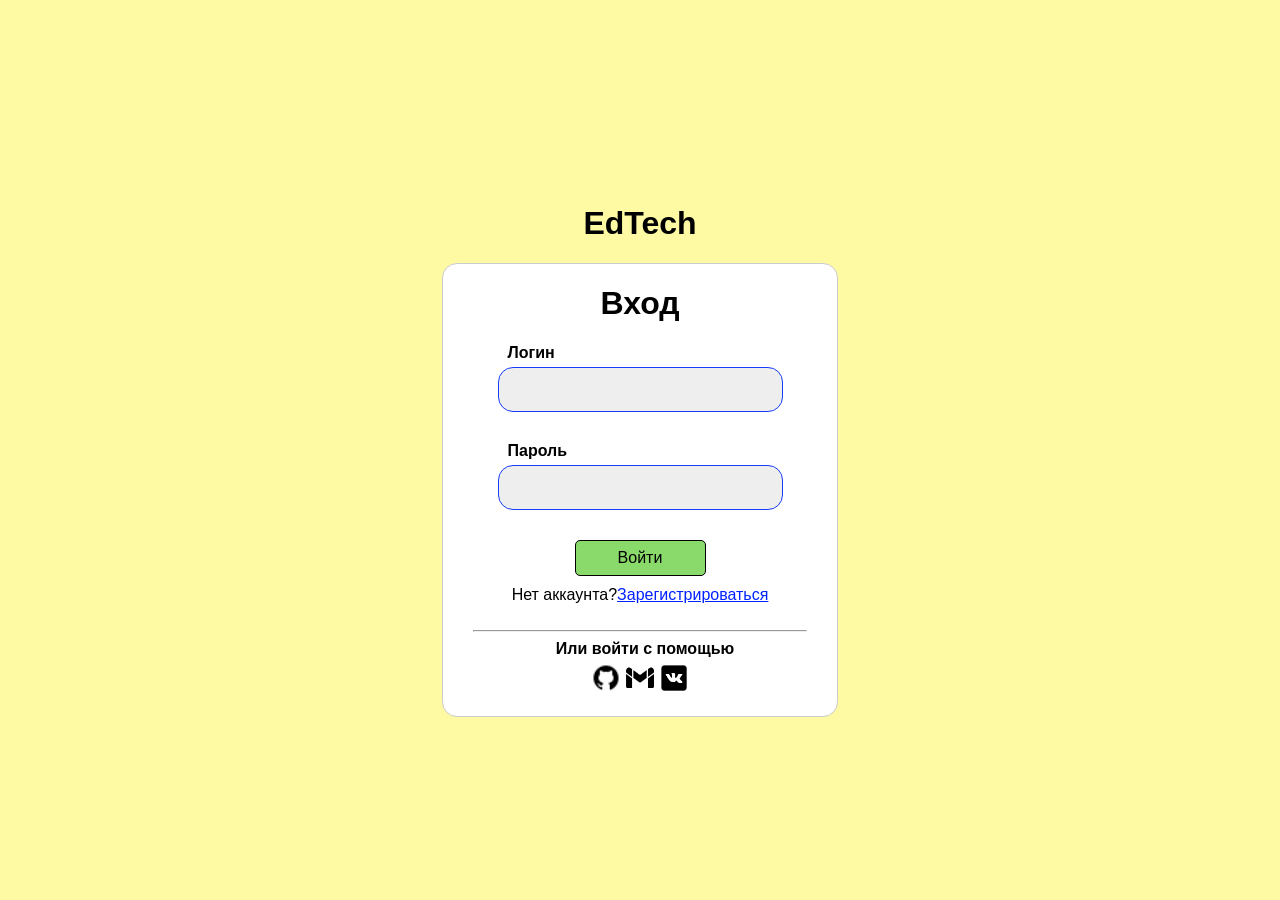
==== commit bed4e73c: "рабочие кнопки" ====
--- a/index.html
+++ b/index.html
@@ -1,260 +1,34 @@
 <!DOCTYPE html>
 <html lang="en">
-
 <head>
     <meta charset="UTF-8">
     <meta name="viewport" content="width=device-width, initial-scale=1.0">
     <link rel="stylesheet" href="style.css">
     <title>Document</title>
 </head>
-
-<body>
-    <header class="main_header">
-
-        <div class="header_left">
-            <div class="logo">EdTech</div>
-            <nav class="header">
-                <a href="" class="link">Каталог курсов</a>
-                <a href="" class="link">Учиться бесплатно</a>
-                <a href="" class="link">Медиа Нетологии</a>
-            </nav>
-        </div>
-
-        <div class="header_right">
-            <div class="search_box">
-                <input type="text" class="search_input" placeholder="Поиск">
-                <button class="search_btn">🔍</button>
+<body class="loginBody">
+    <main class="loginMain">
+        <h1>EdTech</h1>
+        <div class="loginForm">
+            <h1>Вход</h1>
+            <div>
+                <label>Логин</label>
+                <input type="text">
             </div>
-
-            <div class="menu">
-                <a href="" class="icon_btn">👤</a>
-                <a href="" class="icon_btnk">🕊️</a>
+            <div>
+                <label>Пароль</label>
+                <input type="text">
+            </div>
+            <a class="loginBtn" href="main.php">Войти</a>
+            <span>Нет аккаунта?<a href="registration.php">Зарегистрироваться</a></span>
+            <hr>
+            <label>Или войти с помощью</label>
+            <div>
+                <img src="/image/github.png" alt="">
+                <img src="./image/gmail.png" alt="">
+                <img src="./image/vk.png" alt="">
             </div>
         </div>
-    </header>
-
-
-
-
-
-
-
-
-
-
-    <main>
-        <h1 class="text1">Популярные курсы (Хиты продаж)</h1>
-        <section class="mainSection1">
-
-            <div class="card">
-                <h1>Python-разработчик: от основ до веб-сервисов</h1>
-
-                <div class="container">
-                    <span>Почему популярен: Python уверенно удерживает 1-е место в мировых рейтингах популярности
-                        благодаря
-                        своей исключительной универсальности и ключевой роли в стремительном развитии нейросетей и
-                        искусственного интеллекта.
-                        Программа курса: Глубокое изучение синтаксиса языка, профессиональная работа с базами данных
-                        (SQL),
-                        проектирование надежных API на современных фреймворках Django или FastAPI, а также освоение
-                        основ
-                        контейнеризации с помощью Docker.
-                        Для кого подходит: Новички, которые стремятся максимально быстро и эффективно войти в сферу IT,
-                        используя для старта один из самых понятных и востребованных языков программирования в мире.
-                    </span>
-                    <div>
-                        <img src="/image/python.png" alt="">
-                    </div>
-                </div>
-
-            </div>
-            <div class="card1">
-                <h1>Инженер по искусственному интеллекту </h1>
-                <div class="container1">
-                    <span>Почему это направление так популярно: На сегодняшний день это одно из самых динамично
-                        развивающихся направлений в технологическом секторе. Современные компании по всему миру проводят
-                        масштабную цифровую трансформацию, массово внедряя алгоритмы искусственного интеллекта во все
-                        свои
-                        ключевые бизнес-процессы для автоматизации и повышения прибыли.
-                        Учебная программа: Курс включает в себя углубленное изучение прикладной математики для Data
-                        Science,
-                        освоение фундаментальных библиотек Pandas и Scikit-learn для анализа данных, а также
-                        проектирование
-                        и обучение сложных нейросетей на базе фреймворков PyTorch или TensorFlow. Отдельный блок
-                        посвящен
-                        работе с новейшими большими языковыми моделями (LLM).
-                    </span>
-                    <div>
-                        <img src="/image/tipok.png" alt="">
-                    </div>
-                </div>
-
-            </div>
-            </div>
-            <div class="card2">
-                <h1>Frontend-разработчик (React + TypeScript) </h1>
-                <div class="container2">
-                    <span>Почему это направление так популярно: Сфера веб-разработки на протяжении многих лет остается
-                        стабильным лидером по количеству открытых вакансий для начинающих специалистов (джунов).
-                        Постоянный
-                        рост интернет-сервисов и мобильных приложений гарантирует устойчивый спрос на профессионалов,
-                        способных создавать качественные пользовательские интерфейсы.
-                        Программа обучения: Курс охватывает все этапы создания современного продукта: от продвинутой
-                        верстки
-                        с использованием актуальных стандартов до управления сложными состояниями приложения в
-                        библиотеке
-                        React. Вы также освоите строгую типизацию на TypeScript для написания надежного кода и научитесь
-                        проводить автоматизированное тестирование интерфейсов, чтобы гарантировать их безупречную
-                        работу.
-                    </span>
-                    <div>
-                        <img src="/image/comp.png" alt="">
-                    </div>
-                </div>
-
-            </div>
-        </section>
-
-
-
-        <section class="category">
-            <h1>Категории обучения</h1>
-            <div class="categoryList">
-                <div class="categoryCard">
-                    <h1>Веб разработка</h1>
-                    <div>
-                        <img src="/image/1.png" alt="">
-                    </div>
-                    <p>Frontend (HTML/CSS/JS), Backend, Fullstack.</p>
-
-                    <div>
-                        <button class="podrob">Подробнее</button>
-                    </div>
-                </div>
-
-                <div class="categoryCard">
-                    <h1>Мобильная разработка</h1>
-                    <div>
-                        <img src="/image/2.png" alt="">
-                    </div>
-                    <p>iOS (Swift), Android (Kotlin), Кроссплатформенность.</p>
-                    <div>
-                        <button class="podrob">Подробнее</button>
-                    </div>
-                </div>
-                <div class="categoryCard">
-                    <h1>Аналитика и данные</h1>
-                    <div>
-                        <img src="/image/3.png" alt="">
-                    </div>
-                    <p>Data Science, Big Data, SQL, Аналитика данных.</p>
-                    <div>
-                        <button class="podrob">Подробнее</button>
-                    </div>
-                </div>
-                <div class="categoryCard">
-                    <h1>Игры и графика</h1>
-                    <div>
-                        <img src="/image/4.png" alt="">
-                    </div>
-                    <p>Разработка на Unity и Unreal Engine, С++.</p>
-                    <div>
-                        <button class="podrob">Подробнее</button>
-                    </div>
-                </div>
-                <div class="categoryCard">
-                    <h1>Тестирование (QA)</h1>
-                    <div>
-                        <img src="/image/5.png" alt="">
-                    </div>
-                    <p>Тестирование, Автоматизация на Java/Python.</p>
-                    <div>
-                        <button class="podrob">Подробнее</button>
-                    </div>
-                </div>
-                <div class="categoryCard">
-                    <h1>Инфраструктура</h1>
-                    <div>
-                        <img src="/image/5.png" alt="">
-                    </div>
-                    <p>DevOps, Cloud-инженер, Кибербезопасность.</p>
-                    <div>
-                        <button class="podrob">Подробнее</button>
-                    </div>
-                </div>
-            </div>
-        </section>
-        <section class="mainSection3">
-            <h1>Отзывы студентов</h1>
-            <div class="commentCardList">
-                <div class="commentCard1">
-                    <span>★ ★ ★ ★ ★</span>
-                    <label>Александр, 34 года (Курс «DevOps-инженер»):«Работал сисадмином, но застрял в доходах.
-                        Самообучение не давало системы, а здесь за 6 месяцев разложили по полочкам всё: от Docker до
-                        CI/CD. Самое крутое — практика на реальных серверах. В итоге сменил работу еще до конца курса с
-                        прибавкой к зарплате в 50%. Рекомендую тем, кто хочет быстрого роста».</label>
-                </div>
-                <div class="commentCard2">
-                    <span>★ ★ ★ ★ ★</span>
-                    <label>Мария, 31 год (Курс «UX/UI дизайнер»):«Думала, что программирование — это только код, но
-                        нашла себя в дизайне интерфейсов. Очень круто, что в конце курса была помощь с резюме. Мое
-                        портфолио после обучения помогло найти работу за две недели»..</label>
-                </div>
-                <div class="commentCard2" id="comment3">
-                    <span>★ ★ ★ ★ ★</span>
-                    <label>Елена, 24 года (Курс «Frontend-разработчик»):«Курс — пушка! Всё четко, без воды и лишней
-                        теории. За полгода собрала портфолио из 4 проектов и нашла работу верстальщиком. Если хотите
-                        войти в IT без боли, вам сюда!».</label>
-                </div>
-                <div class="commentCard1">
-                    <span>★ ★ ★ ★ ★</span>
-                    <label>Дмитрий, 39 лет (Курс «Fullstack-разработчик»):«Боялся менять профессию в 39 лет, но курс
-                        превзошел ожидания. Программа охватывает всё: от Django до фронтенда. Кураторы круто
-                        поддерживали на сложных этапах, а карьерный центр помог грамотно составить резюме. Как итог —
-                        оффер в крупную компанию через месяц после финиша.</label>
-                </div>
-            </div>
-        </section>
     </main>
-
-
-
-
-
-
-
-
-
-
-
-    <footer class="footer">
-        <div class="footer-container">
-
-            <div class="footer-left">
-                <span class="footer-brand">EdTech</span>
-                <div class="icons">
-                    <a href=".">yt</a>
-                    <a href=".">vk</a>
-                    <a href=".">tg</a>
-                    <a href=".">wa</a>
-                </div>
-            </div>
-
-
-            <div class="footer-middle">
-                <a href="" class="footer-btn">Каталог курсов</a>
-                <a href="" class="footer-btn">Учиться бесплатно</a>
-                <a href="" class="footer-btn">Медиа Нетологии</a>
-            </div>
-
-
-            <div class="footer-right">
-                <div class="swift-logo">
-
-                </div>
-            </div>
-        </div>
-    </footer>
 </body>
-
 </html>
--- a/style.css
+++ b/style.css
@@ -777,3 +777,58 @@
 #comment3{
     margin-right: 10px;
 }
+.profcont{
+    width: 1500px;
+    height: 400px;
+    background-color: #FFF9C4;
+    align-items: center;
+    justify-content: space-between;
+    border: 1px solid #000;
+    border-color: black;
+    border-radius: 20px;
+    margin-left: 200px;
+    margin-bottom: 20px;
+    display: flex;
+    flex-wrap: wrap;
+    text-align: left;
+    justify-content: left;
+    font-size:xx-large;
+    padding-left: 30px;
+
+    
+
+}
+.profcont > img {
+    width: 400px;
+    display: flex;
+    margin-right: 30px;
+   
+}
+.profcont1{
+    width: 1500px;
+    height: 400px;
+    background-color: #FFF9C4;
+    align-items: self-start;
+    justify-content: space-between;
+    border: 1px solid #000;
+    border-color: black;
+    border-radius: 20px;
+    margin-left: 200px;
+    margin-bottom: 20px;
+    display: flex;
+    flex-wrap: wrap;
+    text-align: right;
+    justify-content: right;
+    font-size:xx-large;
+    padding-right: 30px;
+    padding: 30px;
+}
+.profcont1 > img{
+    width: 600px;
+    display: flex;
+    margin-left: 30px; 
+}
+.profcont1 > span{
+    margin-right: 80px;
+
+}
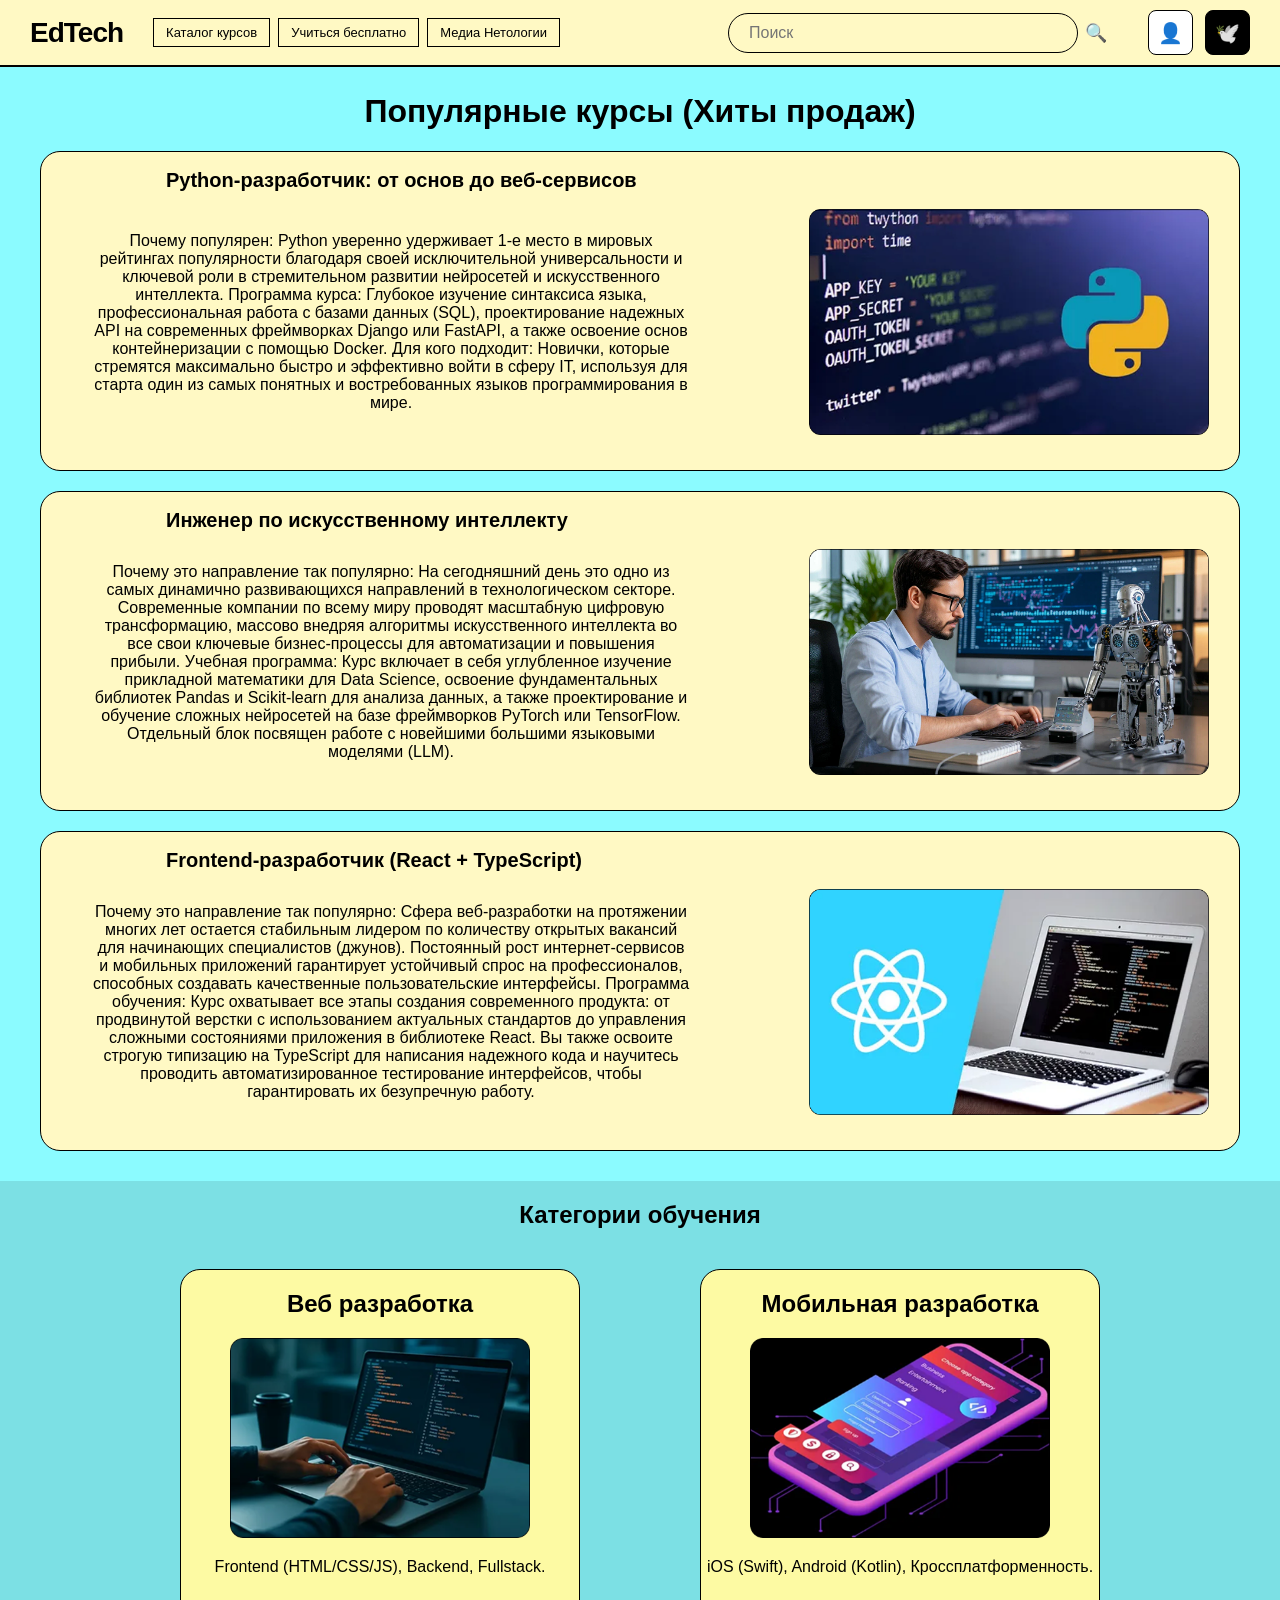
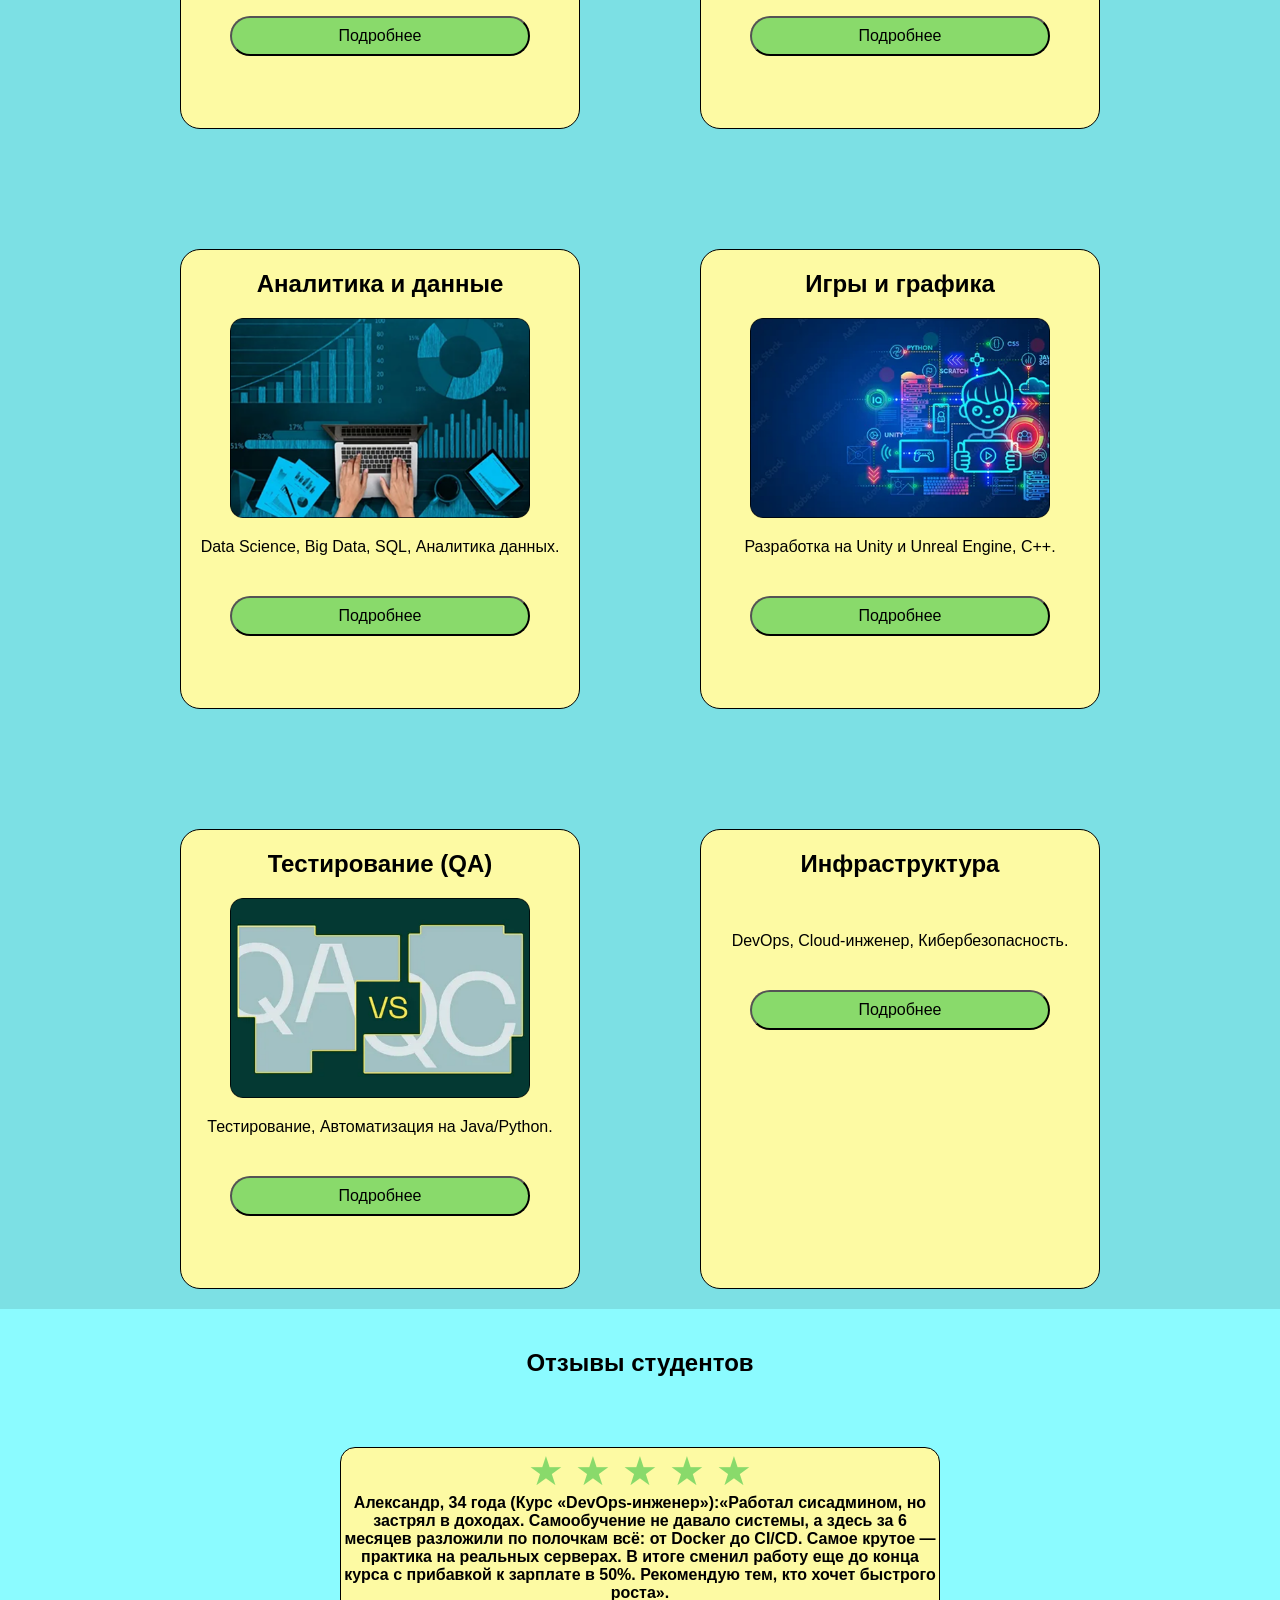
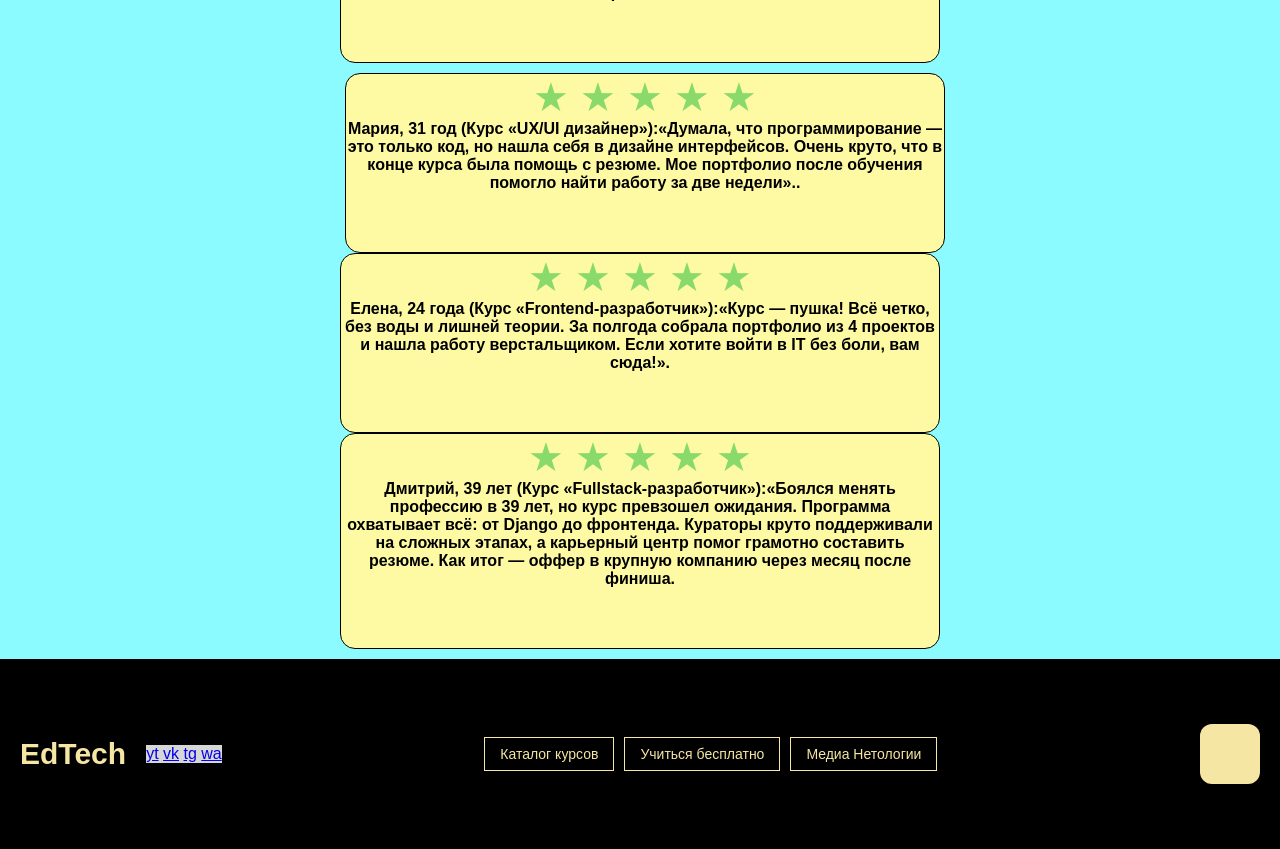
==== commit 152109b8: "рабочие картинки" ====
--- a/index.html
+++ b/index.html
@@ -1,34 +1,260 @@
 <!DOCTYPE html>
 <html lang="en">
+
 <head>
     <meta charset="UTF-8">
     <meta name="viewport" content="width=device-width, initial-scale=1.0">
     <link rel="stylesheet" href="style.css">
     <title>Document</title>
 </head>
-<body class="loginBody">
-    <main class="loginMain">
-        <h1>EdTech</h1>
-        <div class="loginForm">
-            <h1>Вход</h1>
-            <div>
-                <label>Логин</label>
-                <input type="text">
-            </div>
-            <div>
-                <label>Пароль</label>
-                <input type="text">
-            </div>
-            <a class="loginBtn" href="main.php">Войти</a>
-            <span>Нет аккаунта?<a href="registration.php">Зарегистрироваться</a></span>
-            <hr>
-            <label>Или войти с помощью</label>
-            <div>
-                <img src="/image/github.png" alt="">
-                <img src="./image/gmail.png" alt="">
-                <img src="./image/vk.png" alt="">
-            </div>
+
+<body>
+    <header class="main_header">
+
+        <div class="header_left">
+            <div class="logo">EdTech</div>
+            <nav class="header">
+                <a href="" class="link">Каталог курсов</a>
+                <a href="" class="link">Учиться бесплатно</a>
+                <a href="" class="link">Медиа Нетологии</a>
+            </nav>
         </div>
+
+        <div class="header_right">
+            <div class="search_box">
+                <input type="text" class="search_input" placeholder="Поиск">
+                <button class="search_btn">🔍</button>
+            </div>
+
+            <div class="menu">
+                <a href="" class="icon_btn">👤</a>
+                <a href="" class="icon_btnk">🕊️</a>
+            </div>
+        </div>
+    </header>
+
+
+
+
+
+
+
+
+
+
+    <main>
+        <h1 class="text1">Популярные курсы (Хиты продаж)</h1>
+        <section class="mainSection1">
+
+            <div class="card">
+                <h1>Python-разработчик: от основ до веб-сервисов</h1>
+
+                <div class="container">
+                    <span>Почему популярен: Python уверенно удерживает 1-е место в мировых рейтингах популярности
+                        благодаря
+                        своей исключительной универсальности и ключевой роли в стремительном развитии нейросетей и
+                        искусственного интеллекта.
+                        Программа курса: Глубокое изучение синтаксиса языка, профессиональная работа с базами данных
+                        (SQL),
+                        проектирование надежных API на современных фреймворках Django или FastAPI, а также освоение
+                        основ
+                        контейнеризации с помощью Docker.
+                        Для кого подходит: Новички, которые стремятся максимально быстро и эффективно войти в сферу IT,
+                        используя для старта один из самых понятных и востребованных языков программирования в мире.
+                    </span>
+                    <div>
+                        <img src="/image/python.png" alt="">
+                    </div>
+                </div>
+
+            </div>
+            <div class="card1">
+                <h1>Инженер по искусственному интеллекту </h1>
+                <div class="container1">
+                    <span>Почему это направление так популярно: На сегодняшний день это одно из самых динамично
+                        развивающихся направлений в технологическом секторе. Современные компании по всему миру проводят
+                        масштабную цифровую трансформацию, массово внедряя алгоритмы искусственного интеллекта во все
+                        свои
+                        ключевые бизнес-процессы для автоматизации и повышения прибыли.
+                        Учебная программа: Курс включает в себя углубленное изучение прикладной математики для Data
+                        Science,
+                        освоение фундаментальных библиотек Pandas и Scikit-learn для анализа данных, а также
+                        проектирование
+                        и обучение сложных нейросетей на базе фреймворков PyTorch или TensorFlow. Отдельный блок
+                        посвящен
+                        работе с новейшими большими языковыми моделями (LLM).
+                    </span>
+                    <div>
+                        <img src="/image/tipok.png" alt="">
+                    </div>
+                </div>
+
+            </div>
+            </div>
+            <div class="card2">
+                <h1>Frontend-разработчик (React + TypeScript) </h1>
+                <div class="container2">
+                    <span>Почему это направление так популярно: Сфера веб-разработки на протяжении многих лет остается
+                        стабильным лидером по количеству открытых вакансий для начинающих специалистов (джунов).
+                        Постоянный
+                        рост интернет-сервисов и мобильных приложений гарантирует устойчивый спрос на профессионалов,
+                        способных создавать качественные пользовательские интерфейсы.
+                        Программа обучения: Курс охватывает все этапы создания современного продукта: от продвинутой
+                        верстки
+                        с использованием актуальных стандартов до управления сложными состояниями приложения в
+                        библиотеке
+                        React. Вы также освоите строгую типизацию на TypeScript для написания надежного кода и научитесь
+                        проводить автоматизированное тестирование интерфейсов, чтобы гарантировать их безупречную
+                        работу.
+                    </span>
+                    <div>
+                        <img src="/image/comp.png" alt="">
+                    </div>
+                </div>
+
+            </div>
+        </section>
+
+
+
+        <section class="category">
+            <h1>Категории обучения</h1>
+            <div class="categoryList">
+                <div class="categoryCard">
+                    <h1>Веб разработка</h1>
+                    <div>
+                        <img src="/image/1.png" alt="">
+                    </div>
+                    <p>Frontend (HTML/CSS/JS), Backend, Fullstack.</p>
+
+                    <div>
+                        <button class="podrob">Подробнее</button>
+                    </div>
+                </div>
+
+                <div class="categoryCard">
+                    <h1>Мобильная разработка</h1>
+                    <div>
+                        <img src="/image/2.png" alt="">
+                    </div>
+                    <p>iOS (Swift), Android (Kotlin), Кроссплатформенность.</p>
+                    <div>
+                        <button class="podrob">Подробнее</button>
+                    </div>
+                </div>
+                <div class="categoryCard">
+                    <h1>Аналитика и данные</h1>
+                    <div>
+                        <img src="./image/3.png" alt="">
+                    </div>
+                    <p>Data Science, Big Data, SQL, Аналитика данных.</p>
+                    <div>
+                        <button class="podrob">Подробнее</button>
+                    </div>
+                </div>
+                <div class="categoryCard">
+                    <h1>Игры и графика</h1>
+                    <div>
+                        <img src="./image/4.png" alt="">
+                    </div>
+                    <p>Разработка на Unity и Unreal Engine, С++.</p>
+                    <div>
+                        <button class="podrob">Подробнее</button>
+                    </div>
+                </div>
+                <div class="categoryCard">
+                    <h1>Тестирование (QA)</h1>
+                    <div>
+                        <img src="./image/5.png" alt="">
+                    </div>
+                    <p>Тестирование, Автоматизация на Java/Python.</p>
+                    <div>
+                        <button class="podrob">Подробнее</button>
+                    </div>
+                </div>
+                <div class="categoryCard">
+                    <h1>Инфраструктура</h1>
+                    <div>
+                        <img src="./image/6.png" alt="">
+                    </div>
+                    <p>DevOps, Cloud-инженер, Кибербезопасность.</p>
+                    <div>
+                        <button class="podrob">Подробнее</button>
+                    </div>
+                </div>
+            </div>
+        </section>
+        <section class="mainSection3">
+            <h1>Отзывы студентов</h1>
+            <div class="commentCardList">
+                <div class="commentCard1">
+                    <span>★ ★ ★ ★ ★</span>
+                    <label>Александр, 34 года (Курс «DevOps-инженер»):«Работал сисадмином, но застрял в доходах.
+                        Самообучение не давало системы, а здесь за 6 месяцев разложили по полочкам всё: от Docker до
+                        CI/CD. Самое крутое — практика на реальных серверах. В итоге сменил работу еще до конца курса с
+                        прибавкой к зарплате в 50%. Рекомендую тем, кто хочет быстрого роста».</label>
+                </div>
+                <div class="commentCard2">
+                    <span>★ ★ ★ ★ ★</span>
+                    <label>Мария, 31 год (Курс «UX/UI дизайнер»):«Думала, что программирование — это только код, но
+                        нашла себя в дизайне интерфейсов. Очень круто, что в конце курса была помощь с резюме. Мое
+                        портфолио после обучения помогло найти работу за две недели»..</label>
+                </div>
+                <div class="commentCard2" id="comment3">
+                    <span>★ ★ ★ ★ ★</span>
+                    <label>Елена, 24 года (Курс «Frontend-разработчик»):«Курс — пушка! Всё четко, без воды и лишней
+                        теории. За полгода собрала портфолио из 4 проектов и нашла работу верстальщиком. Если хотите
+                        войти в IT без боли, вам сюда!».</label>
+                </div>
+                <div class="commentCard1">
+                    <span>★ ★ ★ ★ ★</span>
+                    <label>Дмитрий, 39 лет (Курс «Fullstack-разработчик»):«Боялся менять профессию в 39 лет, но курс
+                        превзошел ожидания. Программа охватывает всё: от Django до фронтенда. Кураторы круто
+                        поддерживали на сложных этапах, а карьерный центр помог грамотно составить резюме. Как итог —
+                        оффер в крупную компанию через месяц после финиша.</label>
+                </div>
+            </div>
+        </section>
     </main>
+
+
+
+
+
+
+
+
+
+
+
+    <footer class="footer">
+        <div class="footer-container">
+
+            <div class="footer-left">
+                <span class="footer-brand">EdTech</span>
+                <div class="icons">
+                    <a href=".">yt</a>
+                    <a href=".">vk</a>
+                    <a href=".">tg</a>
+                    <a href=".">wa</a>
+                </div>
+            </div>
+
+
+            <div class="footer-middle">
+                <a href="" class="footer-btn">Каталог курсов</a>
+                <a href="" class="footer-btn">Учиться бесплатно</a>
+                <a href="" class="footer-btn">Медиа Нетологии</a>
+            </div>
+
+
+            <div class="footer-right">
+                <div class="swift-logo">
+
+                </div>
+            </div>
+        </div>
+    </footer>
 </body>
+
 </html>
--- a/style.css
+++ b/style.css
@@ -427,6 +427,9 @@
     display: flex;
     gap: 12px;
 }
+.icons{
+    background-color: rgb(216, 215, 215);
+}
 
 .icon_btn {
     display: flex;
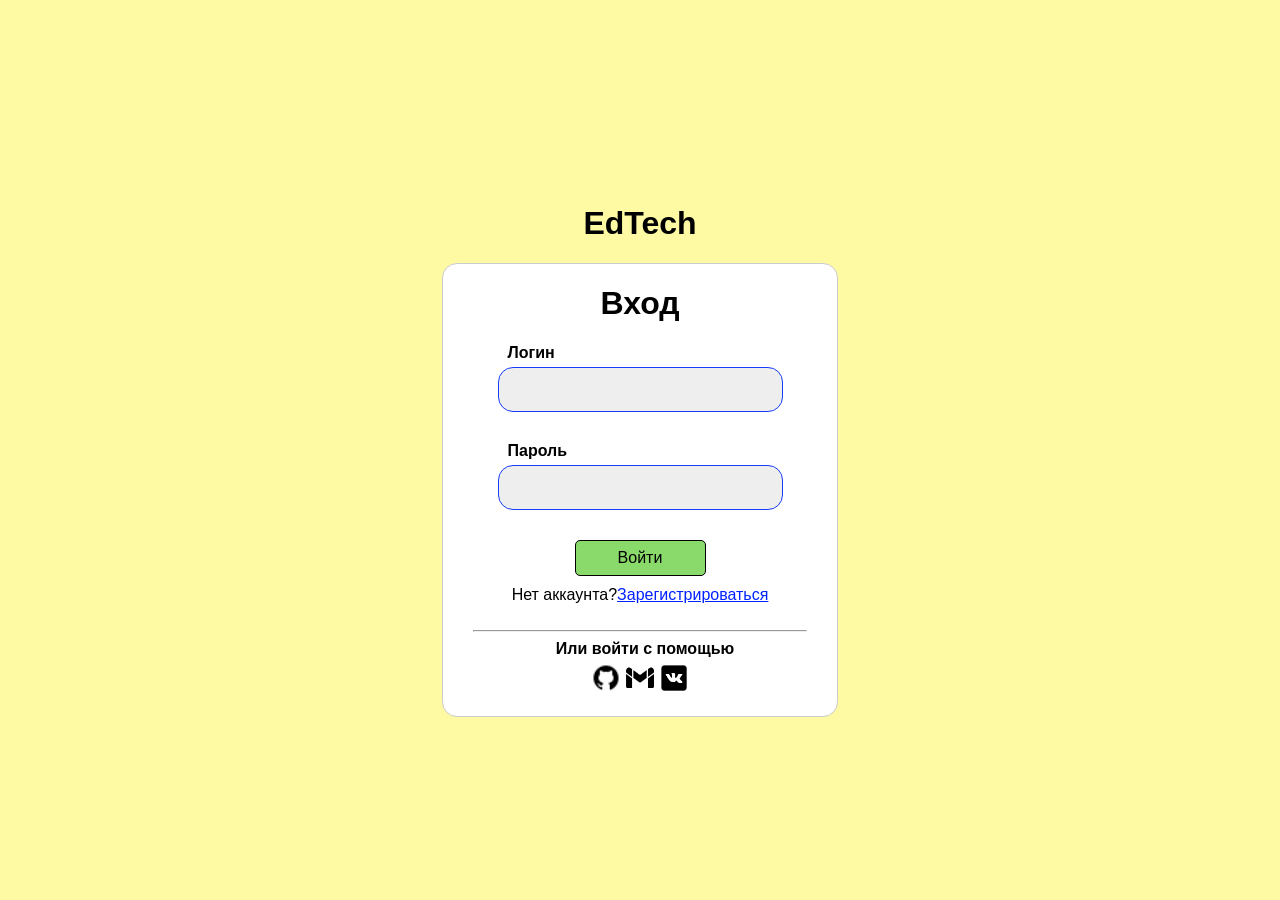
==== commit 2afa278d: "Merge branch 'main' of github.com:firey000/EdTech" ====
--- a/index.html
+++ b/index.html
@@ -1,260 +1,34 @@
 <!DOCTYPE html>
 <html lang="en">
-
 <head>
     <meta charset="UTF-8">
     <meta name="viewport" content="width=device-width, initial-scale=1.0">
     <link rel="stylesheet" href="style.css">
     <title>Document</title>
 </head>
-
-<body>
-    <header class="main_header">
-
-        <div class="header_left">
-            <div class="logo">EdTech</div>
-            <nav class="header">
-                <a href="" class="link">Каталог курсов</a>
-                <a href="" class="link">Учиться бесплатно</a>
-                <a href="" class="link">Медиа Нетологии</a>
-            </nav>
-        </div>
-
-        <div class="header_right">
-            <div class="search_box">
-                <input type="text" class="search_input" placeholder="Поиск">
-                <button class="search_btn">🔍</button>
+<body class="loginBody">
+    <main class="loginMain">
+        <h1>EdTech</h1>
+        <div class="loginForm">
+            <h1>Вход</h1>
+            <div>
+                <label>Логин</label>
+                <input type="text">
             </div>
-
-            <div class="menu">
-                <a href="" class="icon_btn">👤</a>
-                <a href="" class="icon_btnk">🕊️</a>
+            <div>
+                <label>Пароль</label>
+                <input type="text">
+            </div>
+            <a class="loginBtn" href="main.html">Войти</a>
+            <span>Нет аккаунта?<a href="registration.html">Зарегистрироваться</a></span>
+            <hr>
+            <label>Или войти с помощью</label>
+            <div>
+                <img src="/image/github.png" alt="">
+                <img src="./image/gmail.png" alt="">
+                <img src="./image/vk.png" alt="">
             </div>
         </div>
-    </header>
-
-
-
-
-
-
-
-
-
-
-    <main>
-        <h1 class="text1">Популярные курсы (Хиты продаж)</h1>
-        <section class="mainSection1">
-
-            <div class="card">
-                <h1>Python-разработчик: от основ до веб-сервисов</h1>
-
-                <div class="container">
-                    <span>Почему популярен: Python уверенно удерживает 1-е место в мировых рейтингах популярности
-                        благодаря
-                        своей исключительной универсальности и ключевой роли в стремительном развитии нейросетей и
-                        искусственного интеллекта.
-                        Программа курса: Глубокое изучение синтаксиса языка, профессиональная работа с базами данных
-                        (SQL),
-                        проектирование надежных API на современных фреймворках Django или FastAPI, а также освоение
-                        основ
-                        контейнеризации с помощью Docker.
-                        Для кого подходит: Новички, которые стремятся максимально быстро и эффективно войти в сферу IT,
-                        используя для старта один из самых понятных и востребованных языков программирования в мире.
-                    </span>
-                    <div>
-                        <img src="/image/python.png" alt="">
-                    </div>
-                </div>
-
-            </div>
-            <div class="card1">
-                <h1>Инженер по искусственному интеллекту </h1>
-                <div class="container1">
-                    <span>Почему это направление так популярно: На сегодняшний день это одно из самых динамично
-                        развивающихся направлений в технологическом секторе. Современные компании по всему миру проводят
-                        масштабную цифровую трансформацию, массово внедряя алгоритмы искусственного интеллекта во все
-                        свои
-                        ключевые бизнес-процессы для автоматизации и повышения прибыли.
-                        Учебная программа: Курс включает в себя углубленное изучение прикладной математики для Data
-                        Science,
-                        освоение фундаментальных библиотек Pandas и Scikit-learn для анализа данных, а также
-                        проектирование
-                        и обучение сложных нейросетей на базе фреймворков PyTorch или TensorFlow. Отдельный блок
-                        посвящен
-                        работе с новейшими большими языковыми моделями (LLM).
-                    </span>
-                    <div>
-                        <img src="/image/tipok.png" alt="">
-                    </div>
-                </div>
-
-            </div>
-            </div>
-            <div class="card2">
-                <h1>Frontend-разработчик (React + TypeScript) </h1>
-                <div class="container2">
-                    <span>Почему это направление так популярно: Сфера веб-разработки на протяжении многих лет остается
-                        стабильным лидером по количеству открытых вакансий для начинающих специалистов (джунов).
-                        Постоянный
-                        рост интернет-сервисов и мобильных приложений гарантирует устойчивый спрос на профессионалов,
-                        способных создавать качественные пользовательские интерфейсы.
-                        Программа обучения: Курс охватывает все этапы создания современного продукта: от продвинутой
-                        верстки
-                        с использованием актуальных стандартов до управления сложными состояниями приложения в
-                        библиотеке
-                        React. Вы также освоите строгую типизацию на TypeScript для написания надежного кода и научитесь
-                        проводить автоматизированное тестирование интерфейсов, чтобы гарантировать их безупречную
-                        работу.
-                    </span>
-                    <div>
-                        <img src="/image/comp.png" alt="">
-                    </div>
-                </div>
-
-            </div>
-        </section>
-
-
-
-        <section class="category">
-            <h1>Категории обучения</h1>
-            <div class="categoryList">
-                <div class="categoryCard">
-                    <h1>Веб разработка</h1>
-                    <div>
-                        <img src="/image/1.png" alt="">
-                    </div>
-                    <p>Frontend (HTML/CSS/JS), Backend, Fullstack.</p>
-
-                    <div>
-                        <button class="podrob">Подробнее</button>
-                    </div>
-                </div>
-
-                <div class="categoryCard">
-                    <h1>Мобильная разработка</h1>
-                    <div>
-                        <img src="/image/2.png" alt="">
-                    </div>
-                    <p>iOS (Swift), Android (Kotlin), Кроссплатформенность.</p>
-                    <div>
-                        <button class="podrob">Подробнее</button>
-                    </div>
-                </div>
-                <div class="categoryCard">
-                    <h1>Аналитика и данные</h1>
-                    <div>
-                        <img src="./image/3.png" alt="">
-                    </div>
-                    <p>Data Science, Big Data, SQL, Аналитика данных.</p>
-                    <div>
-                        <button class="podrob">Подробнее</button>
-                    </div>
-                </div>
-                <div class="categoryCard">
-                    <h1>Игры и графика</h1>
-                    <div>
-                        <img src="./image/4.png" alt="">
-                    </div>
-                    <p>Разработка на Unity и Unreal Engine, С++.</p>
-                    <div>
-                        <button class="podrob">Подробнее</button>
-                    </div>
-                </div>
-                <div class="categoryCard">
-                    <h1>Тестирование (QA)</h1>
-                    <div>
-                        <img src="./image/5.png" alt="">
-                    </div>
-                    <p>Тестирование, Автоматизация на Java/Python.</p>
-                    <div>
-                        <button class="podrob">Подробнее</button>
-                    </div>
-                </div>
-                <div class="categoryCard">
-                    <h1>Инфраструктура</h1>
-                    <div>
-                        <img src="./image/6.png" alt="">
-                    </div>
-                    <p>DevOps, Cloud-инженер, Кибербезопасность.</p>
-                    <div>
-                        <button class="podrob">Подробнее</button>
-                    </div>
-                </div>
-            </div>
-        </section>
-        <section class="mainSection3">
-            <h1>Отзывы студентов</h1>
-            <div class="commentCardList">
-                <div class="commentCard1">
-                    <span>★ ★ ★ ★ ★</span>
-                    <label>Александр, 34 года (Курс «DevOps-инженер»):«Работал сисадмином, но застрял в доходах.
-                        Самообучение не давало системы, а здесь за 6 месяцев разложили по полочкам всё: от Docker до
-                        CI/CD. Самое крутое — практика на реальных серверах. В итоге сменил работу еще до конца курса с
-                        прибавкой к зарплате в 50%. Рекомендую тем, кто хочет быстрого роста».</label>
-                </div>
-                <div class="commentCard2">
-                    <span>★ ★ ★ ★ ★</span>
-                    <label>Мария, 31 год (Курс «UX/UI дизайнер»):«Думала, что программирование — это только код, но
-                        нашла себя в дизайне интерфейсов. Очень круто, что в конце курса была помощь с резюме. Мое
-                        портфолио после обучения помогло найти работу за две недели»..</label>
-                </div>
-                <div class="commentCard2" id="comment3">
-                    <span>★ ★ ★ ★ ★</span>
-                    <label>Елена, 24 года (Курс «Frontend-разработчик»):«Курс — пушка! Всё четко, без воды и лишней
-                        теории. За полгода собрала портфолио из 4 проектов и нашла работу верстальщиком. Если хотите
-                        войти в IT без боли, вам сюда!».</label>
-                </div>
-                <div class="commentCard1">
-                    <span>★ ★ ★ ★ ★</span>
-                    <label>Дмитрий, 39 лет (Курс «Fullstack-разработчик»):«Боялся менять профессию в 39 лет, но курс
-                        превзошел ожидания. Программа охватывает всё: от Django до фронтенда. Кураторы круто
-                        поддерживали на сложных этапах, а карьерный центр помог грамотно составить резюме. Как итог —
-                        оффер в крупную компанию через месяц после финиша.</label>
-                </div>
-            </div>
-        </section>
     </main>
-
-
-
-
-
-
-
-
-
-
-
-    <footer class="footer">
-        <div class="footer-container">
-
-            <div class="footer-left">
-                <span class="footer-brand">EdTech</span>
-                <div class="icons">
-                    <a href=".">yt</a>
-                    <a href=".">vk</a>
-                    <a href=".">tg</a>
-                    <a href=".">wa</a>
-                </div>
-            </div>
-
-
-            <div class="footer-middle">
-                <a href="" class="footer-btn">Каталог курсов</a>
-                <a href="" class="footer-btn">Учиться бесплатно</a>
-                <a href="" class="footer-btn">Медиа Нетологии</a>
-            </div>
-
-
-            <div class="footer-right">
-                <div class="swift-logo">
-
-                </div>
-            </div>
-        </div>
-    </footer>
 </body>
-
 </html>
